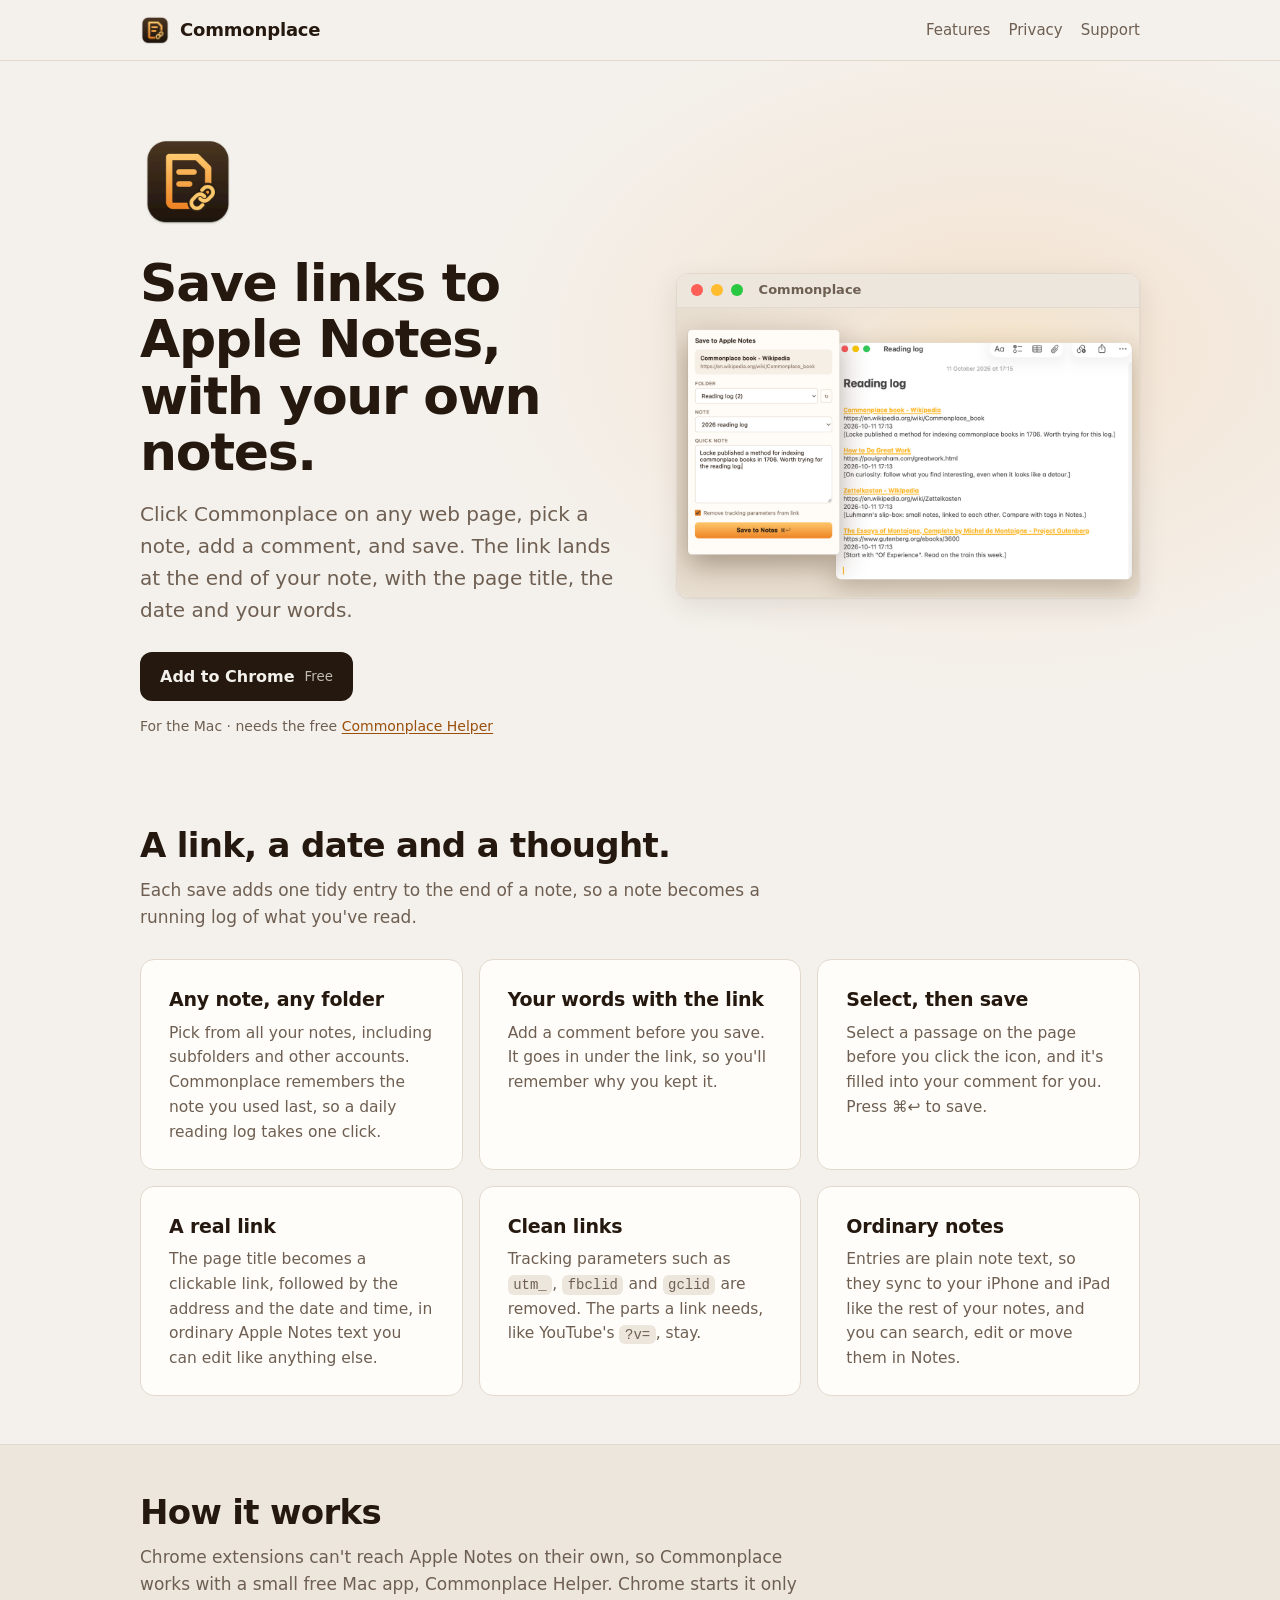
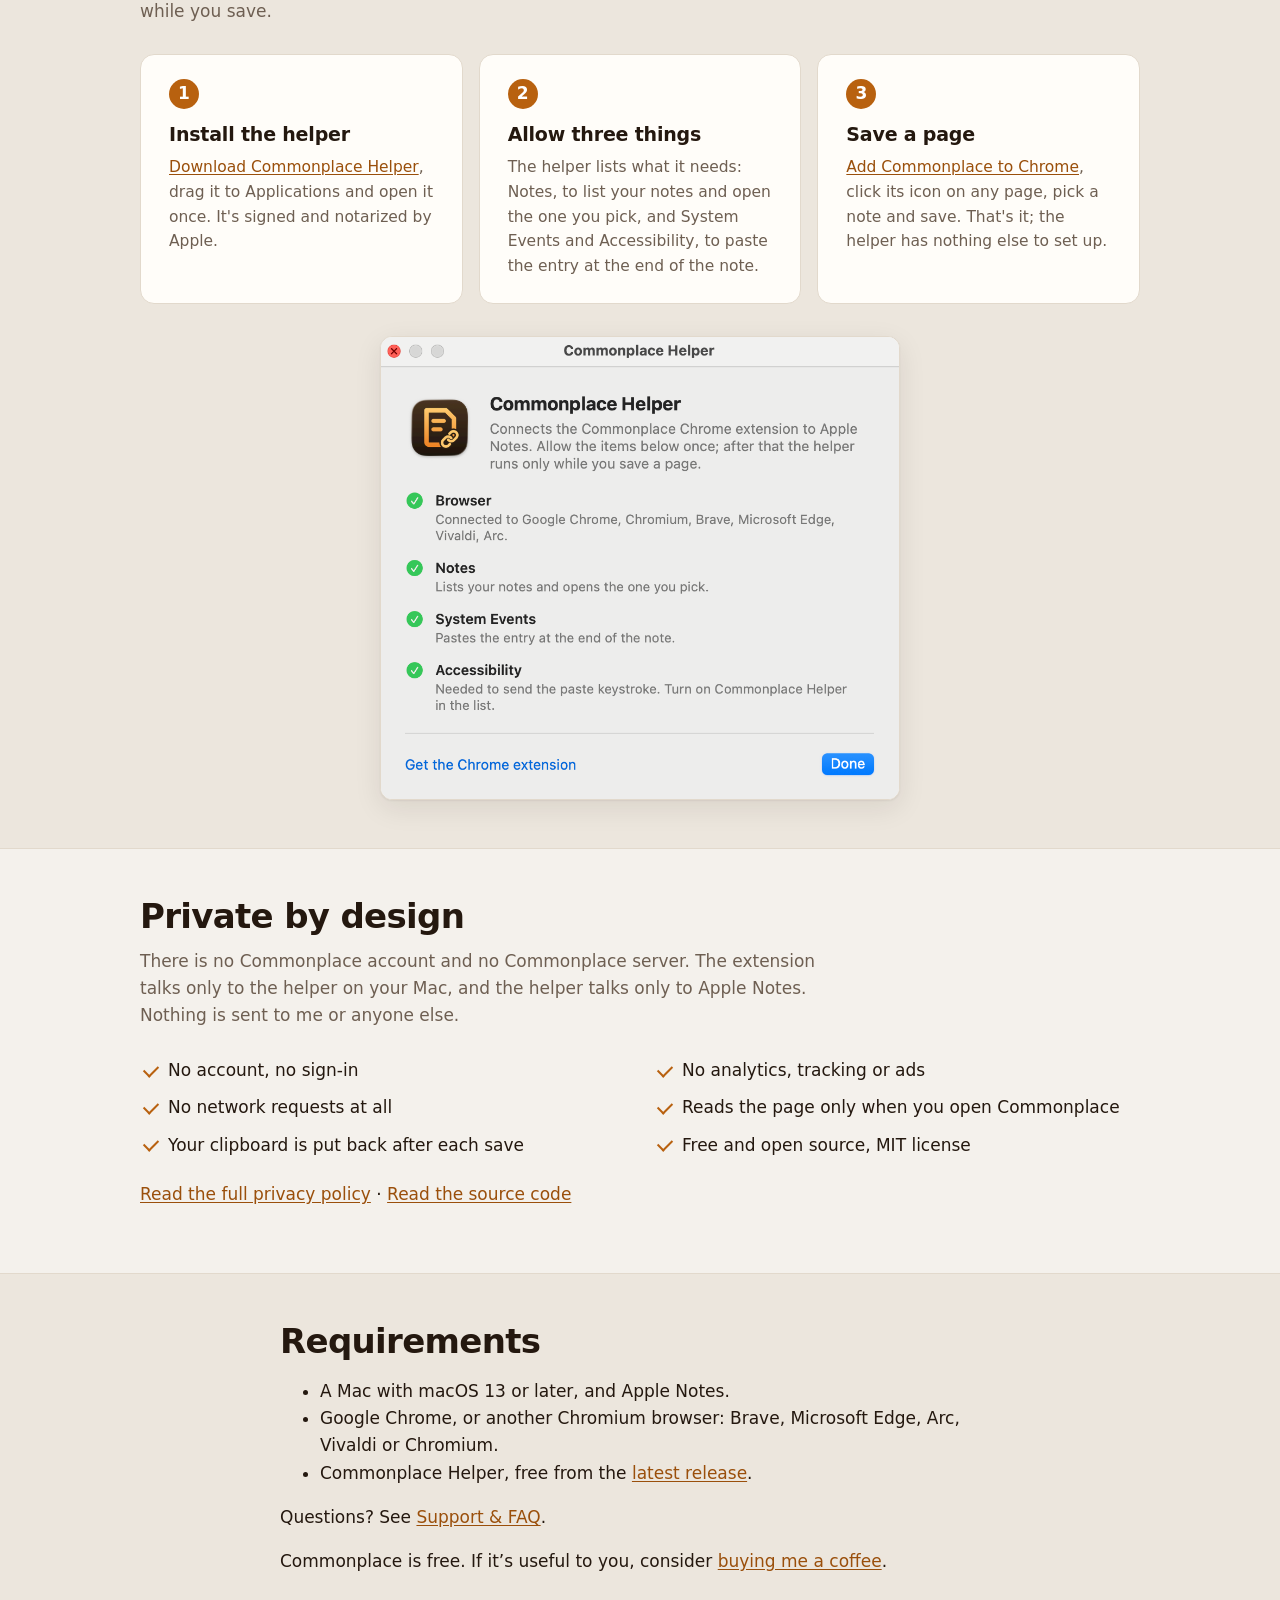
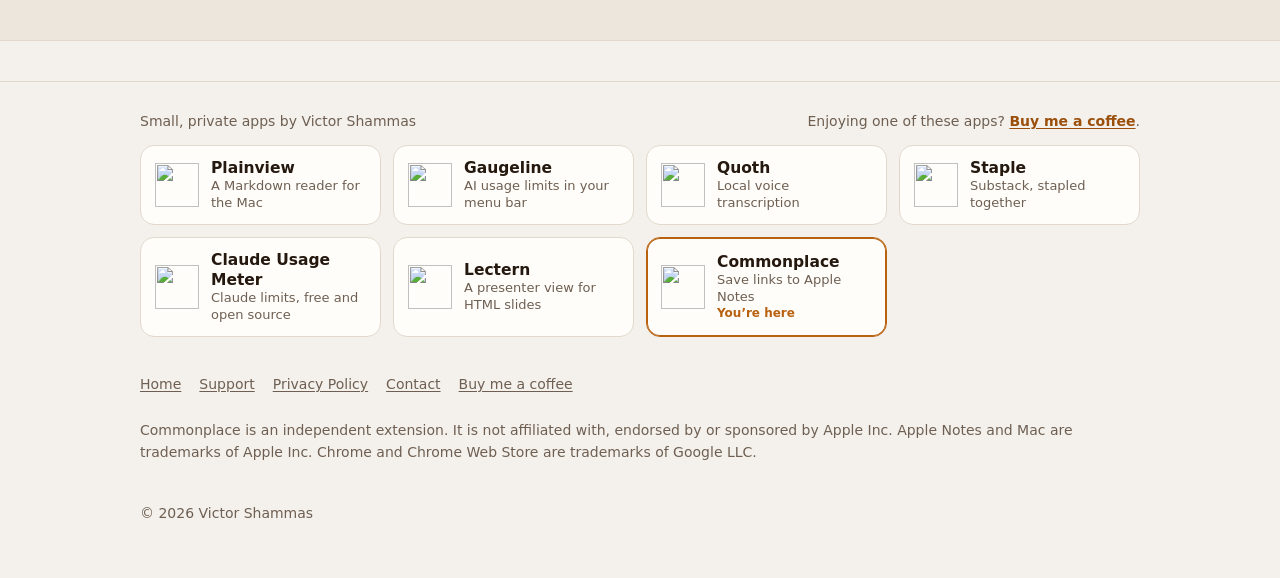
==== docs/index.html @ 75bd4959 "Link to the live Chrome Web Store listing Co-Authored-By: Claude Opus 5.5 <noreply@anthropic.com> Cl" ====
<!doctype html>
<html lang="en">
<head>
<meta charset="utf-8">
<meta name="viewport" content="width=device-width, initial-scale=1">
<title>Commonplace: save links to Apple Notes, with your own notes</title>
<meta name="description" content="Commonplace is a free, open-source Chrome extension for the Mac that saves the page you're on to Apple Notes: the link, the title, the date and your comment, added to the end of the note you pick. Nothing leaves your Mac.">
<meta name="color-scheme" content="light dark">
<meta property="og:title" content="Commonplace">
<meta property="og:description" content="Save links to Apple Notes, with your own notes. Free, open source and private by design.">
<meta property="og:image" content="https://victorshammas.com/commonplace/icon.png">
<link rel="icon" type="image/png" href="favicon.png">
<link rel="apple-touch-icon" href="apple-touch-icon.png">
<link rel="stylesheet" href="style.css">
</head>
<body>
<header class="site-header">
  <div class="wrap">
    <a class="brand" href="./"><img src="icon.png" alt="" width="30" height="30">Commonplace</a>
    <nav class="nav" aria-label="Main">
      <a href="#features" class="hide-sm">Features</a>
      <a href="#privacy" class="hide-sm">Privacy</a>
      <a href="support.html">Support</a>
    </nav>
  </div>
</header>

<main>
  <section class="hero">
    <div class="wrap">
      <div>
        <img class="hero-icon" src="icon.png" alt="Commonplace icon" width="96" height="96">
        <h1>Save links to Apple Notes, with your own notes.</h1>
        <p class="lede">Click Commonplace on any web page, pick a note, add a comment, and save. The link lands at the end of your note, with the page title, the date and your words.</p>
        <div class="cta-row">
          <a class="btn" href="https://chromewebstore.google.com/detail/commonplace/pckjhgfeeiebcdegmgnllooegobohcoc">Add to Chrome <small>Free</small></a>
          <span class="fineprint">For the Mac · needs the free <a href="#setup">Commonplace Helper</a></span>
        </div>
      </div>

      <figure class="shot">
        <div class="win-bar" aria-hidden="true"><i></i><i></i><i></i>Commonplace</div>
        <img src="images/hero.png" alt="The Commonplace popup, with a Wikipedia page's title, a folder and note picked and a comment typed in, in front of an Apple Notes note called Reading log that lists four saved links, each with its address, date and comment" width="1280" height="800">
      </figure>
    </div>
  </section>

  <section id="features">
    <div class="wrap">
      <h2>A link, a date and a thought.</h2>
      <p class="section-lede">Each save adds one tidy entry to the end of a note, so a note becomes a running log of what you've read.</p>
      <div class="grid">
        <div class="card"><h3>Any note, any folder</h3><p>Pick from all your notes, including subfolders and other accounts. Commonplace remembers the note you used last, so a daily reading log takes one click.</p></div>
        <div class="card"><h3>Your words with the link</h3><p>Add a comment before you save. It goes in under the link, so you'll remember why you kept it.</p></div>
        <div class="card"><h3>Select, then save</h3><p>Select a passage on the page before you click the icon, and it's filled into your comment for you. Press ⌘↩ to save.</p></div>
        <div class="card"><h3>A real link</h3><p>The page title becomes a clickable link, followed by the address and the date and time, in ordinary Apple Notes text you can edit like anything else.</p></div>
        <div class="card"><h3>Clean links</h3><p>Tracking parameters such as <code>utm_</code>, <code>fbclid</code> and <code>gclid</code> are removed. The parts a link needs, like YouTube's <code>?v=</code>, stay.</p></div>
        <div class="card"><h3>Ordinary notes</h3><p>Entries are plain note text, so they sync to your iPhone and iPad like the rest of your notes, and you can search, edit or move them in Notes.</p></div>
      </div>
    </div>
  </section>

  <section class="band" id="setup">
    <div class="wrap">
      <h2>How it works</h2>
      <p class="section-lede">Chrome extensions can't reach Apple Notes on their own, so Commonplace works with a small free Mac app, Commonplace Helper. Chrome starts it only while you save.</p>
      <div class="steps">
        <div class="card"><h3>Install the helper</h3><p><a href="https://github.com/victor-shammas/commonplace/releases/latest/download/CommonplaceHelper.dmg">Download Commonplace Helper</a>, drag it to Applications and open it once. It's signed and notarized by Apple.</p></div>
        <div class="card"><h3>Allow three things</h3><p>The helper lists what it needs: Notes, to list your notes and open the one you pick, and System Events and Accessibility, to paste the entry at the end of the note.</p></div>
        <div class="card"><h3>Save a page</h3><p><a href="https://chromewebstore.google.com/detail/commonplace/pckjhgfeeiebcdegmgnllooegobohcoc">Add Commonplace to Chrome</a>, click its icon on any page, pick a note and save. That's it; the helper has nothing else to set up.</p></div>
      </div>
      <figure class="shot shot-wide" style="max-width:520px">
        <img src="images/helper.png" alt="The Commonplace Helper window, with green checks next to Browser (connected to Google Chrome and other browsers), Notes, System Events and Accessibility" width="954" height="850" loading="lazy">
      </figure>
    </div>
  </section>

  <section id="privacy">
    <div class="wrap">
      <h2>Private by design</h2>
      <p class="section-lede">There is no Commonplace account and no Commonplace server. The extension talks only to the helper on your Mac, and the helper talks only to Apple Notes. Nothing is sent to me or anyone else.</p>
      <ul class="checks">
        <li>No account, no sign-in</li>
        <li>No analytics, tracking or ads</li>
        <li>No network requests at all</li>
        <li>Reads the page only when you open Commonplace</li>
        <li>Your clipboard is put back after each save</li>
        <li>Free and open source, MIT license</li>
      </ul>
      <p style="margin-top:22px"><a href="privacy.html">Read the full privacy policy</a> · <a href="https://github.com/victor-shammas/commonplace">Read the source code</a></p>
    </div>
  </section>

  <section class="band">
    <div class="wrap narrow">
      <h2>Requirements</h2>
      <ul>
        <li>A Mac with macOS 13 or later, and Apple Notes.</li>
        <li>Google Chrome, or another Chromium browser: Brave, Microsoft Edge, Arc, Vivaldi or Chromium.</li>
        <li>Commonplace Helper, free from the <a href="https://github.com/victor-shammas/commonplace/releases/latest">latest release</a>.</li>
      </ul>
      <p>Questions? See <a href="support.html">Support &amp; FAQ</a>.</p>
      <p>Commonplace is free. If it’s useful to you, consider <a href="https://buymeacoffee.com/victorshammas">buying me a coffee</a>.</p>
    </div>
  </section>
</main>

<section class="app-bar" aria-label="Apps by Victor Shammas">
  <div class="wrap">
    <div class="app-bar-head">
      <p class="app-bar-title"><a href="https://victorshammas.com/apps/">Small, private apps by Victor Shammas</a></p>
      <p class="app-bar-coffee">Enjoying one of these apps? <a href="https://buymeacoffee.com/victorshammas">Buy me a coffee</a>.</p>
    </div>
    <div class="app-tiles">
      <a class="app-tile" href="https://victorshammas.com/plainview/"><img src="https://victorshammas.com/plainview/icon.png" alt="" width="44" height="44"><span><strong>Plainview</strong><small>A Markdown reader for the Mac</small></span></a>
      <a class="app-tile" href="https://victorshammas.com/gaugeline/"><img src="https://victorshammas.com/gaugeline/icon.png" alt="" width="44" height="44"><span><strong>Gaugeline</strong><small>AI usage limits in your menu bar</small></span></a>
      <a class="app-tile" href="https://victorshammas.com/quoth/"><img src="https://victorshammas.com/quoth/icon.png" alt="" width="44" height="44"><span><strong>Quoth</strong><small>Local voice transcription</small></span></a>
      <a class="app-tile" href="https://victorshammas.com/staple/"><img src="https://victorshammas.com/staple/icon.png" alt="" width="44" height="44"><span><strong>Staple</strong><small>Substack, stapled together</small></span></a>
      <a class="app-tile" href="https://victorshammas.com/claude-usage-meter/"><img src="https://victorshammas.com/claude-usage-meter/icon.png" alt="" width="44" height="44"><span><strong>Claude Usage Meter</strong><small>Claude limits, free and open source</small></span></a>
      <a class="app-tile" href="https://victorshammas.com/lectern/"><img src="https://victorshammas.com/lectern/icon.png" alt="" width="44" height="44"><span><strong>Lectern</strong><small>A presenter view for HTML slides</small></span></a>
      <a class="app-tile current" aria-current="page" href="https://victorshammas.com/commonplace/"><img src="https://victorshammas.com/commonplace/icon.png" alt="" width="44" height="44"><span><strong>Commonplace</strong><small>Save links to Apple Notes</small><em>You’re here</em></span></a>
    </div>
  </div>
</section>

<footer>
  <div class="wrap">
    <nav aria-label="Footer"><a href="./">Home</a><a href="support.html">Support</a><a href="privacy.html">Privacy Policy</a><a href="mailto:contact+commonplace@victorshammas.com">Contact</a><a href="https://buymeacoffee.com/victorshammas">Buy me a coffee</a></nav>
    <p>Commonplace is an independent extension. It is not affiliated with, endorsed by or sponsored by Apple Inc. Apple Notes and Mac are trademarks of Apple Inc. Chrome and Chrome Web Store are trademarks of Google LLC.</p>
    <p>© 2026 Victor Shammas</p>
  </div>
</footer>
</body>
</html>
---- docs/style.css ----
/* Commonplace site: one stylesheet, no external fonts, scripts or trackers.
   Shared with Plainview, Gaugeline and Quoth (victorshammas.com); only the hero figure and the four-tile app bar differ. */
:root {
  /* Brand palette, matching the extension icon: espresso (#553E27 → #261B10), amber (#FFD27E → #F39C2F). Same as Gaugeline's. */
  --bg: #f4f1ec;
  --surface: #fffdf9;
  --surface-2: #ece6dd;
  --text: #24180f;
  --muted: #6e5f52;
  --line: #e2d9cc;
  --accent: #b8610f;
  --accent-ink: #ffffff;
  --link: #9a4f0b;
  --glow: rgba(238, 138, 37, .14);
  --ok: #3fa66b;
  --warn: #e8a33a;
  --bad: #e0563a;
  --track: #e7dfd3;
  --code-bg: #ede6dc;
  --shadow: 0 1px 2px rgba(36, 24, 15, .06), 0 8px 28px rgba(36, 24, 15, .09);
  --radius: 14px;
  color-scheme: light dark;
}
@media (prefers-color-scheme: dark) {
  :root {
    --bg: #1c140e;
    --surface: #2a1f16;
    --surface-2: #241a12;
    --text: #f6ebdd;
    --muted: #bca892;
    --line: #46321f;
    --accent: #ffb457;
    --accent-ink: #1c140e;
    --link: #ffc56a;
    --glow: rgba(255, 197, 106, .12);
    --track: #46321f;
    --code-bg: #33261b;
    --shadow: 0 1px 2px rgba(0, 0, 0, .35), 0 10px 30px rgba(0, 0, 0, .4);
  }
}

* { box-sizing: border-box; }
html { -webkit-text-size-adjust: 100%; }
body {
  margin: 0;
  background: var(--bg);
  color: var(--text);
  font: 17px/1.6 -apple-system, BlinkMacSystemFont, "SF Pro Text", "Segoe UI", system-ui, sans-serif;
  -webkit-font-smoothing: antialiased;
}
a { color: var(--link); text-underline-offset: 2px; }
a:hover { text-decoration-thickness: 2px; }
img { max-width: 100%; height: auto; }
code, kbd {
  font: .9em/1.4 ui-monospace, "SF Mono", Menlo, monospace;
  background: var(--code-bg);
  border-radius: 6px;
  padding: .12em .4em;
  overflow-wrap: anywhere;
}
pre {
  background: var(--code-bg);
  border-radius: 10px;
  padding: 14px 16px;
  overflow-x: auto;
  font: 14px/1.5 ui-monospace, "SF Mono", Menlo, monospace;
}
pre code { background: none; padding: 0; }

.wrap { max-width: 1040px; margin: 0 auto; padding: 0 20px; }
.narrow { max-width: 760px; }

/* Header */
.site-header { border-bottom: 1px solid var(--line); background: color-mix(in srgb, var(--bg) 88%, transparent); position: sticky; top: 0; backdrop-filter: saturate(160%) blur(12px); -webkit-backdrop-filter: saturate(160%) blur(12px); z-index: 10; }
.site-header .wrap { display: flex; align-items: center; justify-content: space-between; gap: 16px; height: 60px; }
.brand { display: flex; align-items: center; gap: 10px; font-weight: 700; font-size: 18px; color: var(--text); text-decoration: none; letter-spacing: -.01em; }
.brand img { width: 30px; height: 30px; }
.nav { display: flex; gap: 18px; font-size: 15px; }
.nav a { color: var(--muted); text-decoration: none; }
.nav a:hover, .nav a[aria-current="page"] { color: var(--text); }

/* Hero */
.hero { padding: 72px 0 40px; background: radial-gradient(60% 70% at 78% 40%, var(--glow), transparent 70%); }
.hero .wrap { display: grid; grid-template-columns: 1.05fr 1fr; gap: 48px; align-items: center; }
.hero-icon { width: 96px; height: 96px; margin-bottom: 18px; }
h1 { font-size: clamp(34px, 5vw, 52px); line-height: 1.08; letter-spacing: -.025em; margin: 0 0 18px; }
.lede { font-size: 20px; color: var(--muted); margin: 0 0 26px; max-width: 34em; }
.cta-row { display: flex; flex-wrap: wrap; align-items: center; gap: 14px 18px; }
.btn {
  display: inline-flex; align-items: center; gap: 10px;
  background: var(--text); color: var(--bg);
  padding: 12px 20px; border-radius: 12px;
  font-weight: 600; text-decoration: none; font-size: 16px;
}
.btn:hover { opacity: .9; }
.btn small { font-weight: 500; opacity: .75; }
.fineprint { color: var(--muted); font-size: 14px; }

/* Screenshot frame: a real 1280×800 screenshot in a plain window. */
.shot { margin: 0; background: var(--surface); border: 1px solid var(--line); border-radius: 12px; box-shadow: var(--shadow); overflow: hidden; }
.win-bar { display: flex; align-items: center; gap: 8px; height: 34px; padding: 0 14px; border-bottom: 1px solid var(--line); background: var(--surface-2); font-size: 13px; font-weight: 600; color: var(--muted); }
.win-bar i { width: 12px; height: 12px; border-radius: 50%; background: #ff5f57; }
.win-bar i:nth-child(2) { background: #febc2e; } .win-bar i:nth-child(3) { background: #28c840; margin-right: 8px; }
.shot img { display: block; width: 100%; height: auto; }
.shot-wide { max-width: 880px; margin: 32px auto 0; }

/* Sections */
section { padding: 48px 0; }
h2 { font-size: clamp(26px, 3.4vw, 34px); letter-spacing: -.02em; line-height: 1.15; margin: 0 0 12px; }
h3 { font-size: 19px; margin: 0 0 6px; letter-spacing: -.01em; }
.section-lede { color: var(--muted); margin: 0 0 28px; max-width: 40em; }
.grid { display: grid; grid-template-columns: repeat(3, 1fr); gap: 16px; }
.card { background: var(--surface); border: 1px solid var(--line); border-radius: var(--radius); padding: 24px 28px; }
.card p { margin: 0; color: var(--muted); font-size: 15.5px; }
.steps { counter-reset: s; display: grid; grid-template-columns: repeat(3, 1fr); gap: 16px; }
.steps .card::before { counter-increment: s; content: counter(s); display: inline-grid; place-items: center; width: 30px; height: 30px; border-radius: 50%; background: var(--accent); color: var(--accent-ink); font-weight: 700; margin-bottom: 10px; }
.band { background: var(--surface-2); border-block: 1px solid var(--line); }
.checks { list-style: none; padding: 0; margin: 0; display: grid; grid-template-columns: 1fr 1fr; gap: 10px 28px; }
.checks li { padding-left: 28px; position: relative; }
.checks li::before { content: ""; position: absolute; left: 4px; top: .45em; width: 12px; height: 7px; border-left: 2.5px solid var(--accent); border-bottom: 2.5px solid var(--accent); transform: rotate(-45deg); }

/* Docs pages */
.doc { padding: 48px 0 24px; }
.doc h1 { font-size: clamp(30px, 4.4vw, 42px); }
.doc h2 { font-size: 24px; margin-top: 40px; }
.doc h3 { margin-top: 26px; }
.doc p, .doc li { color: var(--text); }
.doc .meta-line { color: var(--muted); margin-top: -6px; }
.tldr { background: var(--surface); border: 1px solid var(--line); border-left: 4px solid var(--accent); border-radius: 10px; padding: 18px 28px; margin: 24px 0; }
.tldr ul { margin: 8px 0 0; padding-left: 20px; }
table { width: 100%; border-collapse: collapse; margin: 16px 0; font-size: 15.5px; display: block; overflow-x: auto; }
th, td { text-align: left; vertical-align: top; padding: 10px 12px; border-bottom: 1px solid var(--line); }
th { color: var(--muted); font-weight: 600; font-size: 14px; }
details { background: var(--surface); border: 1px solid var(--line); border-radius: 12px; padding: 6px 28px; margin: 12px 0; }
details[open] { padding-bottom: 18px; }
summary { cursor: pointer; font-weight: 600; padding: 14px 0; list-style-position: inside; }
summary::-webkit-details-marker { margin-right: 6px; }
details > :not(summary) { margin-left: 0; margin-right: 0; }
summary::marker { color: var(--muted); }
.toc { display: flex; flex-wrap: wrap; gap: 8px; margin: 18px 0 8px; padding: 0; list-style: none; }
.toc a { display: inline-block; padding: 6px 12px; border: 1px solid var(--line); border-radius: 999px; text-decoration: none; color: var(--text); font-size: 14.5px; background: var(--surface); }

/* Footer */
footer { border-top: 1px solid var(--line); margin-top: 40px; padding: 28px 0 40px; color: var(--muted); font-size: 14px; }
footer .wrap { display: grid; gap: 10px; }
footer nav { display: flex; flex-wrap: wrap; gap: 18px; }
footer a { color: var(--muted); }

@media (max-width: 820px) {
  details, .card, .tldr { padding-left: 20px; padding-right: 20px; }
  .hero { padding-top: 40px; }
  .hero .wrap, .grid, .steps { grid-template-columns: 1fr; }
  .hero .wrap { gap: 32px; }
  .checks { grid-template-columns: 1fr; }
  .nav { gap: 14px; }
}
@media (max-width: 600px) {
  .stack thead { display: none; }
  .stack, .stack tbody, .stack tr, .stack td { display: block; width: 100%; }
  .stack tr { border-bottom: 1px solid var(--line); padding: 8px 0; }
  .stack td { border: 0; padding: 4px 0; }
  .stack td:first-child { font-weight: 600; }
  .stack td:not(:first-child)::before { content: attr(data-label) ": "; color: var(--muted); font-weight: 600; }
}
@media (max-width: 420px) {
  .nav a.hide-sm { display: none; }
  body { font-size: 16px; }
  .lede { font-size: 18px; }
}

/* App bar: the family of apps, shared by every site (Plainview, Gaugeline, Quoth, Staple, Claude Usage Meter, Lectern, Commonplace). */
.app-bar { border-top: 1px solid var(--line); margin-top: 40px; padding: 28px 0 8px; }
.app-bar + footer { margin-top: 0; border-top: 0; }
.app-bar-title { color: var(--muted); font-size: 14px; margin: 0 0 12px; }
.app-bar-head { display: flex; flex-wrap: wrap; justify-content: space-between; align-items: baseline; gap: 4px 18px; margin: 0 0 12px; }
.app-bar-head p { margin: 0; color: var(--muted); font-size: 14px; }
.app-bar-title a { color: inherit; text-decoration: none; }
.app-bar-title a:hover { color: var(--text); text-decoration: underline; }
.app-bar-coffee a { color: var(--link); font-weight: 600; }
.app-tiles { display: grid; grid-template-columns: repeat(4, 1fr); gap: 12px; }
.app-tile { display: flex; align-items: center; gap: 12px; padding: 12px 14px; border: 1px solid var(--line); border-radius: var(--radius); background: var(--surface); color: var(--text); text-decoration: none; }
.app-tile:hover { border-color: var(--accent); }
.app-tile img { width: 44px; height: 44px; flex: none; }
.app-tile span { display: grid; line-height: 1.3; }
.app-tile strong { font-size: 15.5px; }
.app-tile small { color: var(--muted); font-size: 13px; }
.app-tile em { color: var(--accent); font-size: 12px; font-style: normal; font-weight: 600; }
.app-tile.current { box-shadow: inset 0 0 0 1px var(--accent); border-color: var(--accent); }
/* Seven apps: four across, then three; icon beside the text. */
@media (max-width: 1000px) { .app-tiles { grid-template-columns: repeat(3, 1fr); } }
@media (max-width: 760px) { .app-tiles { grid-template-columns: 1fr 1fr; } }
@media (max-width: 560px) { .app-tiles { grid-template-columns: 1fr; } }
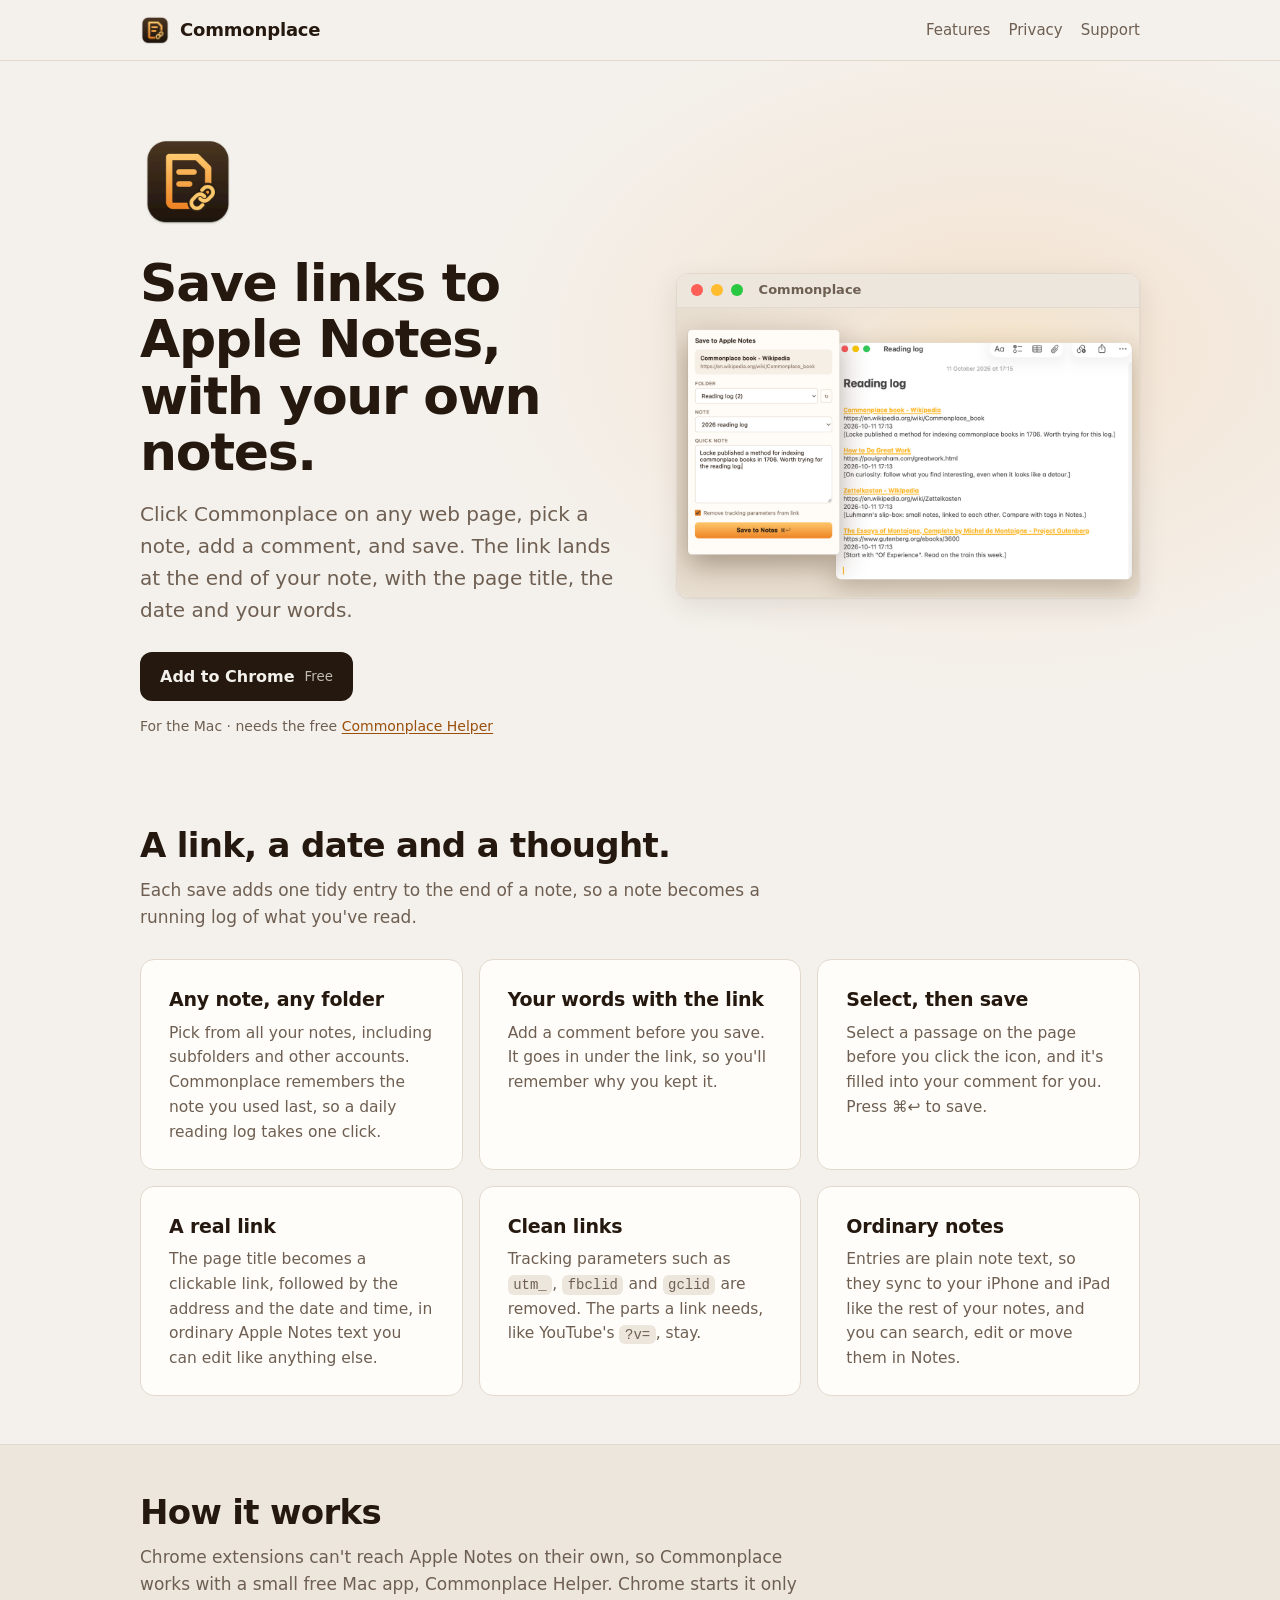
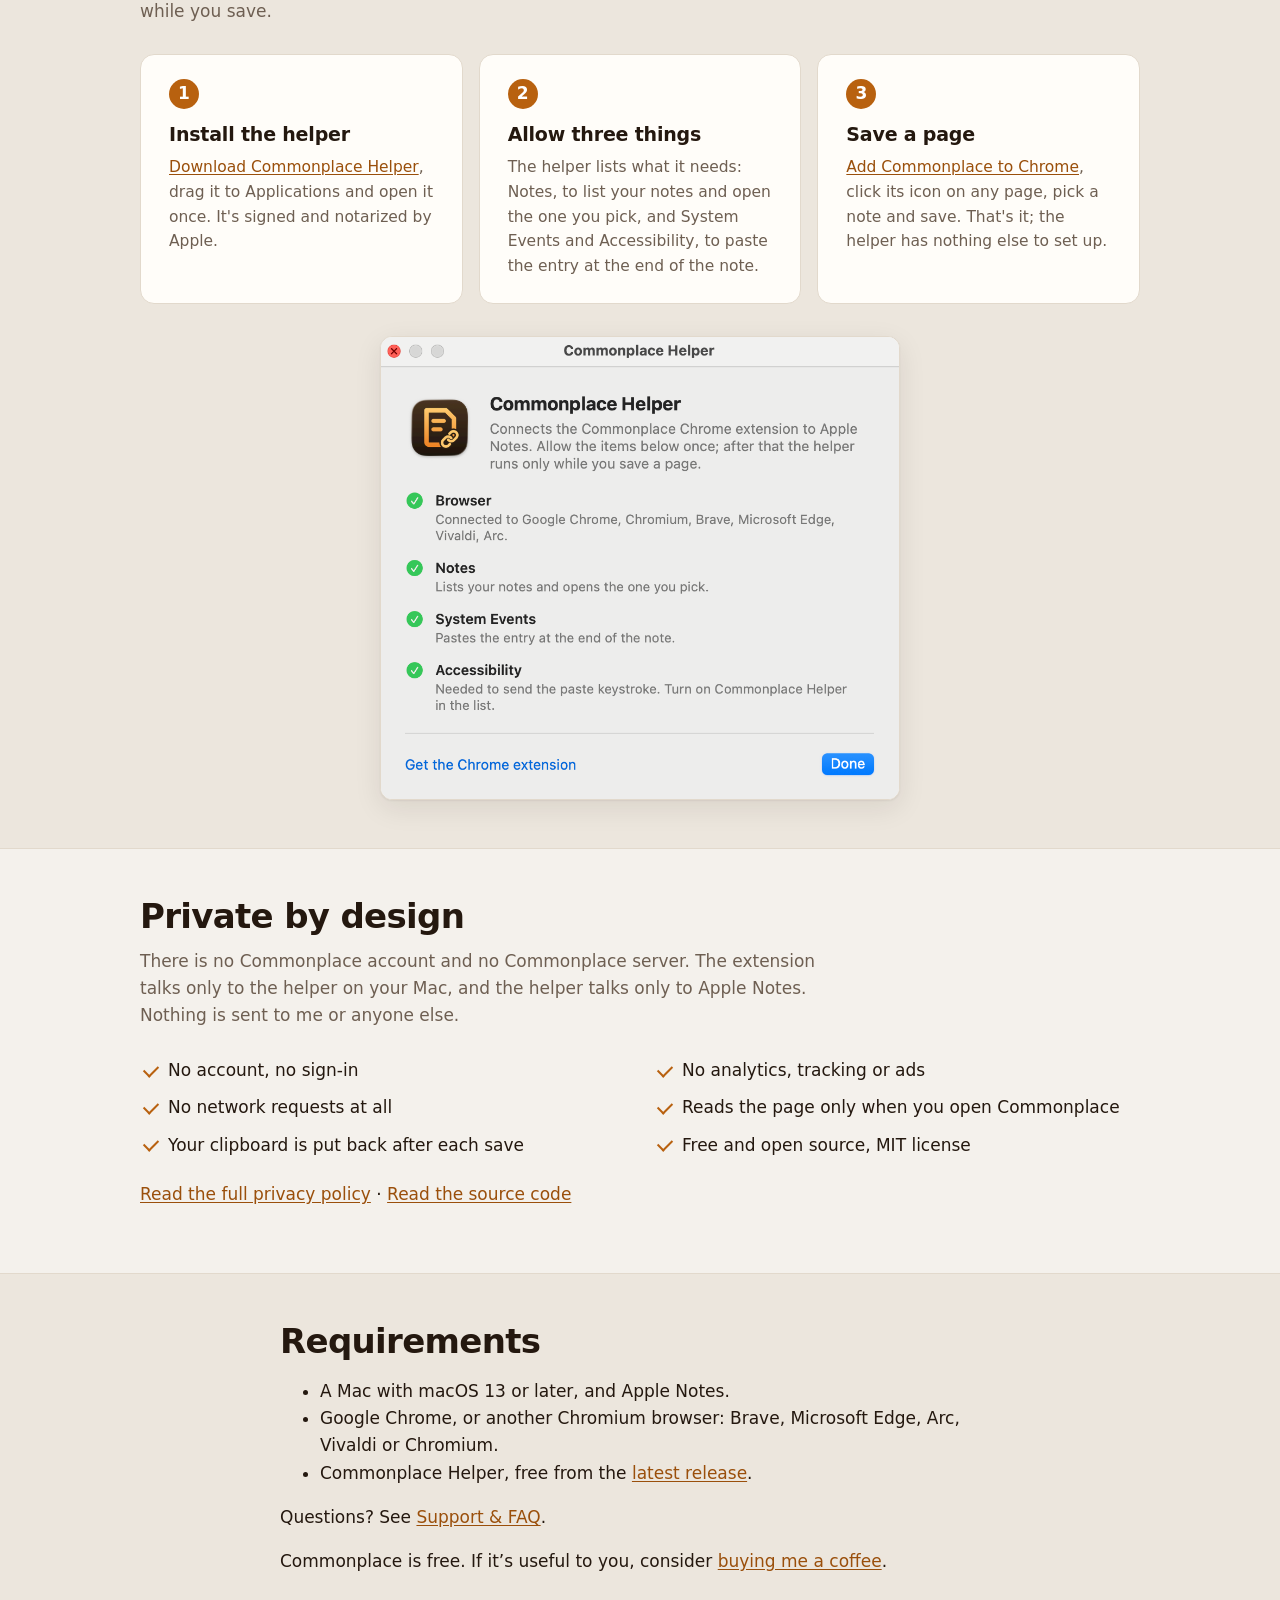
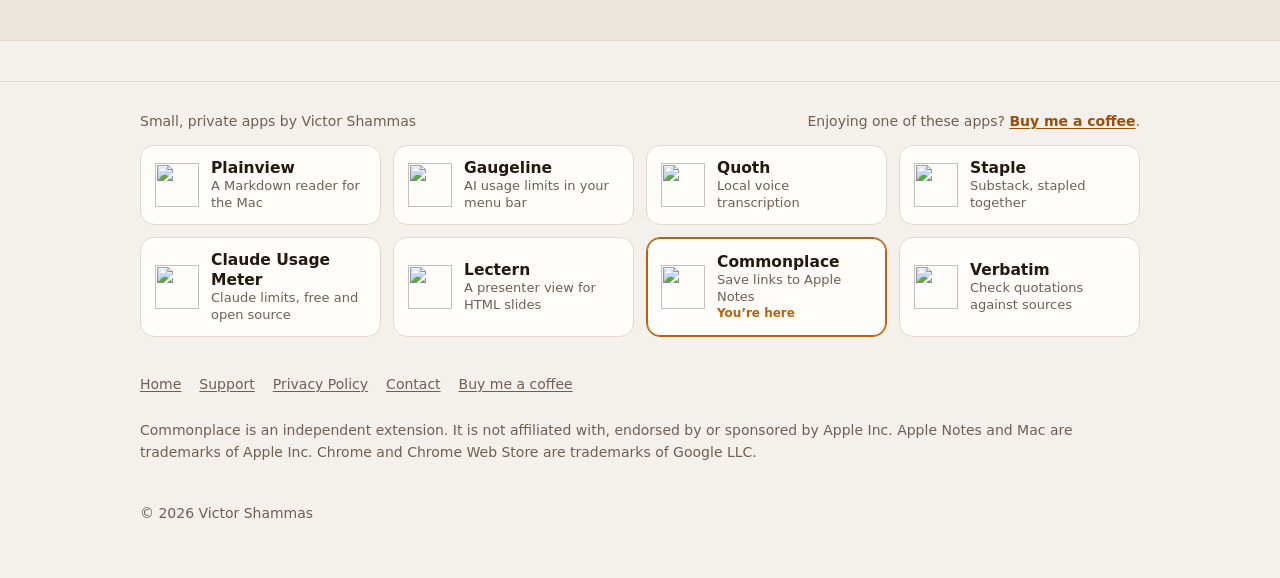
==== commit 9e1c0f54: "App bar: add Verbatim Co-Authored-By: Claude Opus 5.5 <noreply@anthropic.com> Claude-Session: https:" ====
--- a/docs/index.html
+++ b/docs/index.html
@@ -119,6 +119,7 @@
       <a class="app-tile" href="https://victorshammas.com/claude-usage-meter/"><img src="https://victorshammas.com/claude-usage-meter/icon.png" alt="" width="44" height="44"><span><strong>Claude Usage Meter</strong><small>Claude limits, free and open source</small></span></a>
       <a class="app-tile" href="https://victorshammas.com/lectern/"><img src="https://victorshammas.com/lectern/icon.png" alt="" width="44" height="44"><span><strong>Lectern</strong><small>A presenter view for HTML slides</small></span></a>
       <a class="app-tile current" aria-current="page" href="https://victorshammas.com/commonplace/"><img src="https://victorshammas.com/commonplace/icon.png" alt="" width="44" height="44"><span><strong>Commonplace</strong><small>Save links to Apple Notes</small><em>You’re here</em></span></a>
+      <a class="app-tile" href="https://victorshammas.com/verbatim/"><img src="https://victorshammas.com/verbatim/icon.png" alt="" width="44" height="44"><span><strong>Verbatim</strong><small>Check quotations against sources</small></span></a>
     </div>
   </div>
 </section>
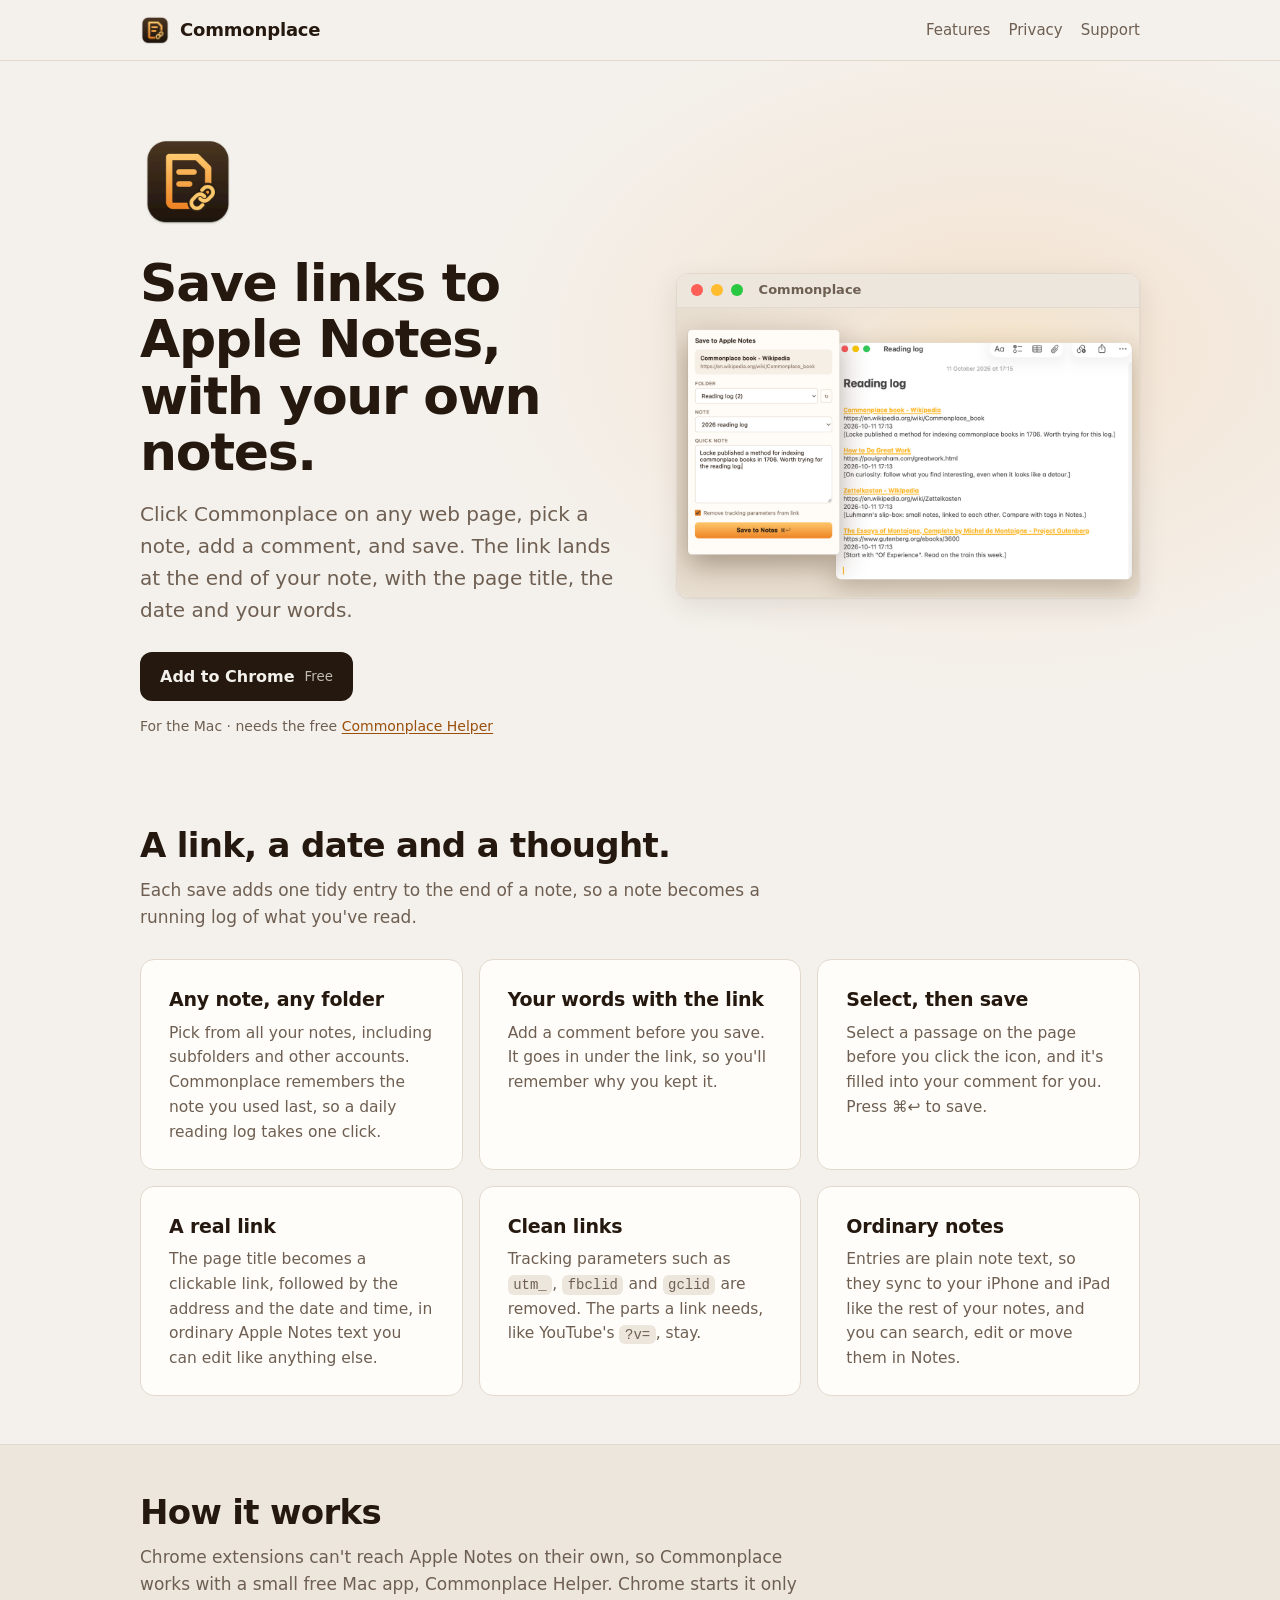
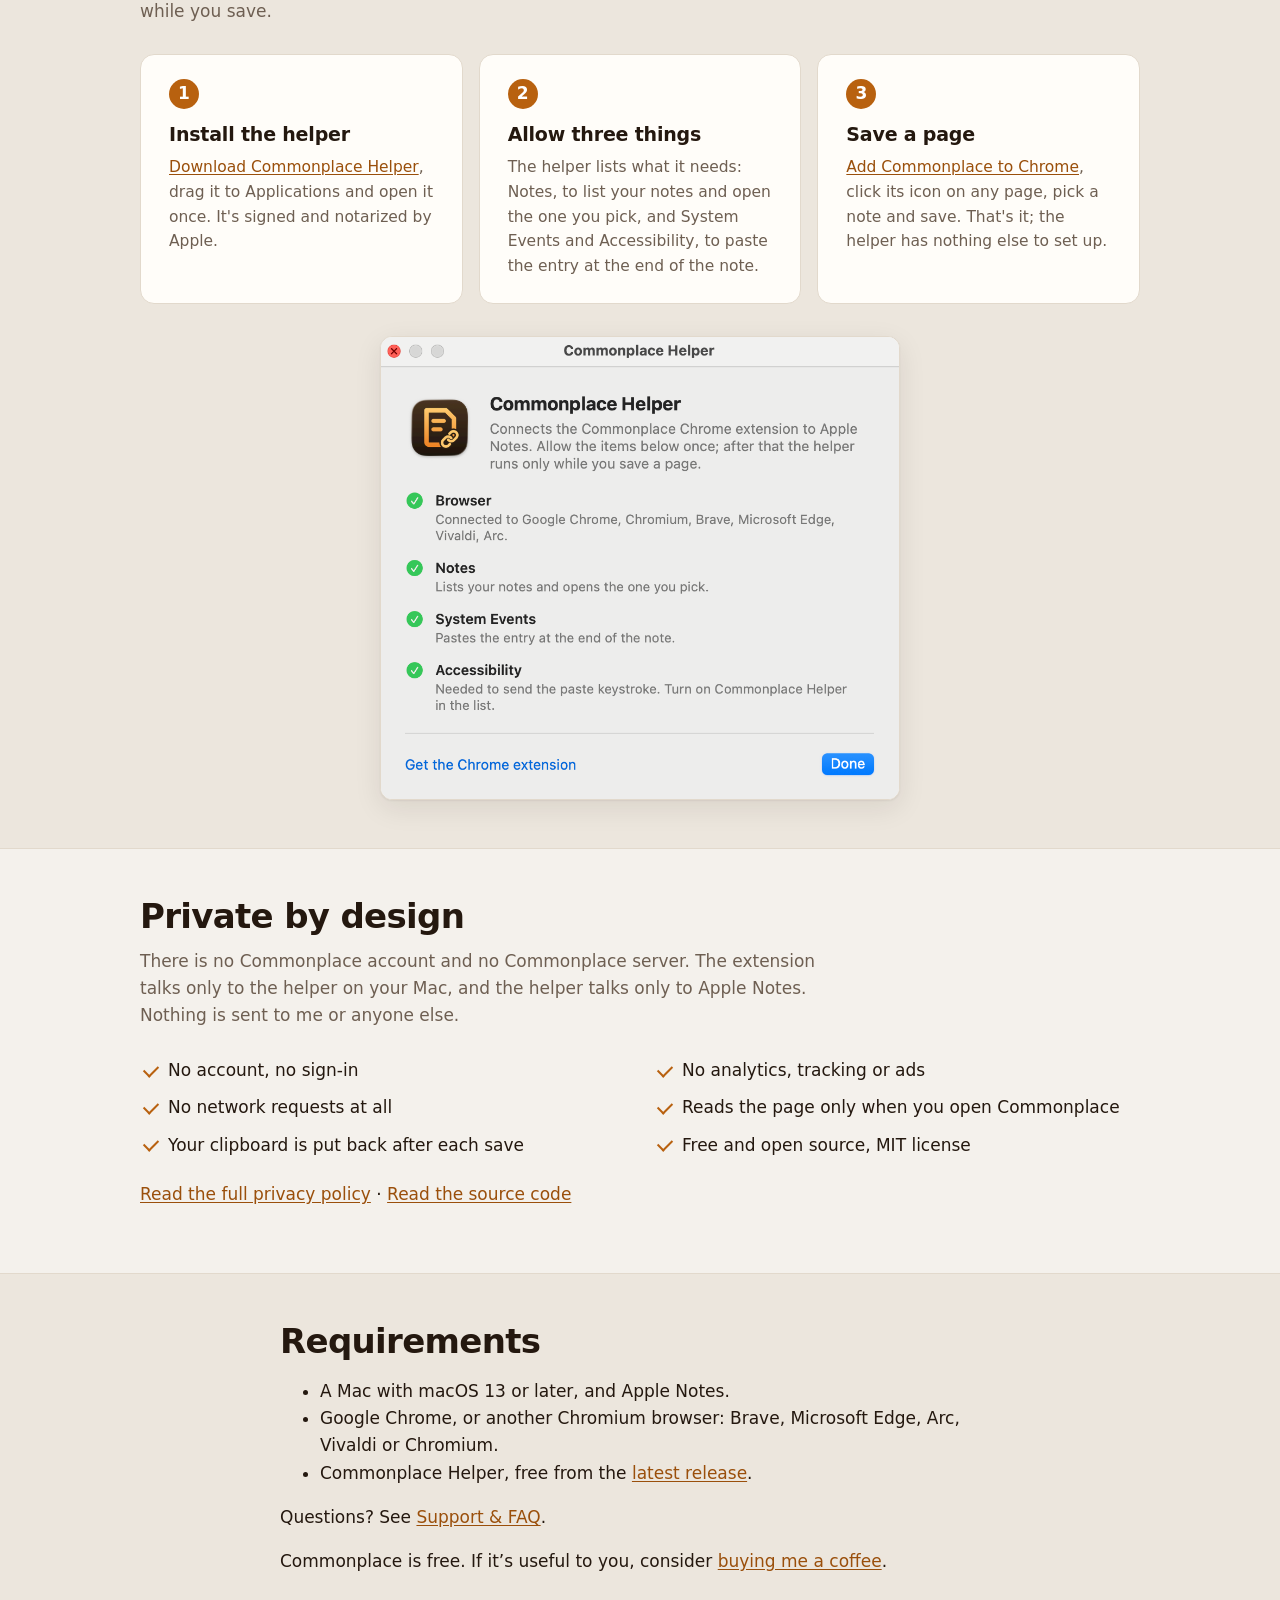
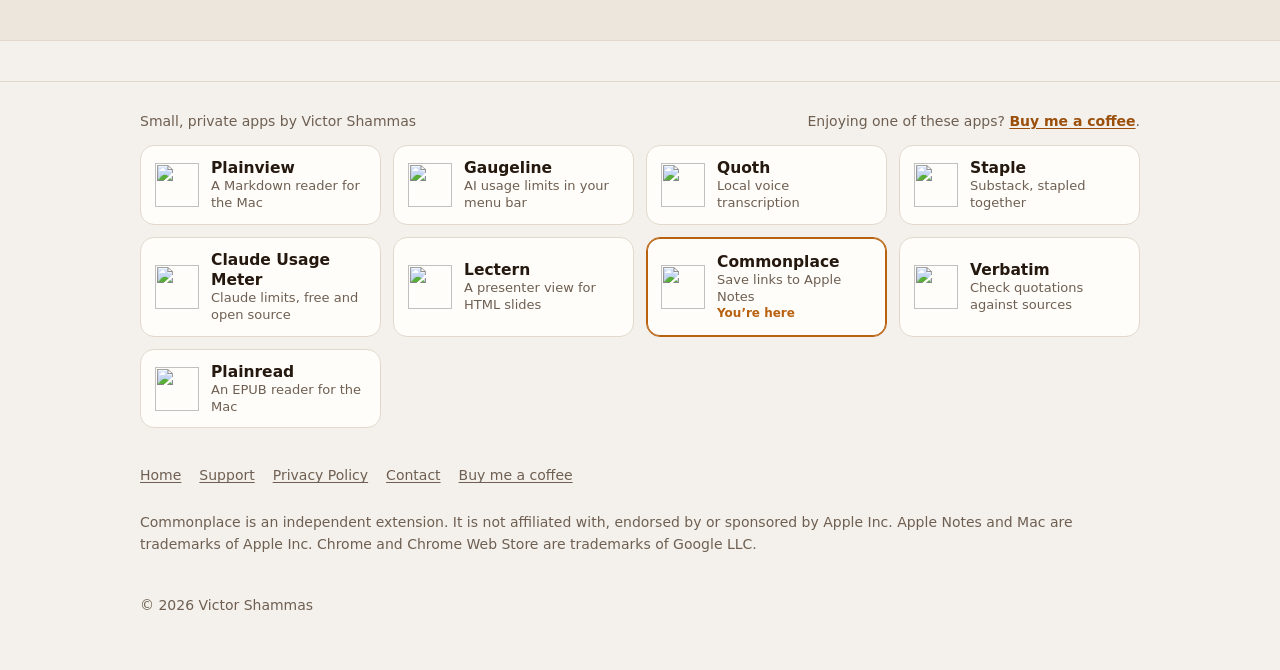
==== commit de1c2bfd: "App bar: add Plainread Plainread, an EPUB reader for the Mac (coming soon), joins the row of apps at" ====
--- a/docs/index.html
+++ b/docs/index.html
@@ -120,6 +120,7 @@
       <a class="app-tile" href="https://victorshammas.com/lectern/"><img src="https://victorshammas.com/lectern/icon.png" alt="" width="44" height="44"><span><strong>Lectern</strong><small>A presenter view for HTML slides</small></span></a>
       <a class="app-tile current" aria-current="page" href="https://victorshammas.com/commonplace/"><img src="https://victorshammas.com/commonplace/icon.png" alt="" width="44" height="44"><span><strong>Commonplace</strong><small>Save links to Apple Notes</small><em>You’re here</em></span></a>
       <a class="app-tile" href="https://victorshammas.com/verbatim/"><img src="https://victorshammas.com/verbatim/icon.png" alt="" width="44" height="44"><span><strong>Verbatim</strong><small>Check quotations against sources</small></span></a>
+      <a class="app-tile" href="https://victorshammas.com/plainread/"><img src="https://victorshammas.com/plainread/icon.png" alt="" width="44" height="44"><span><strong>Plainread</strong><small>An EPUB reader for the Mac</small></span></a>
     </div>
   </div>
 </section>
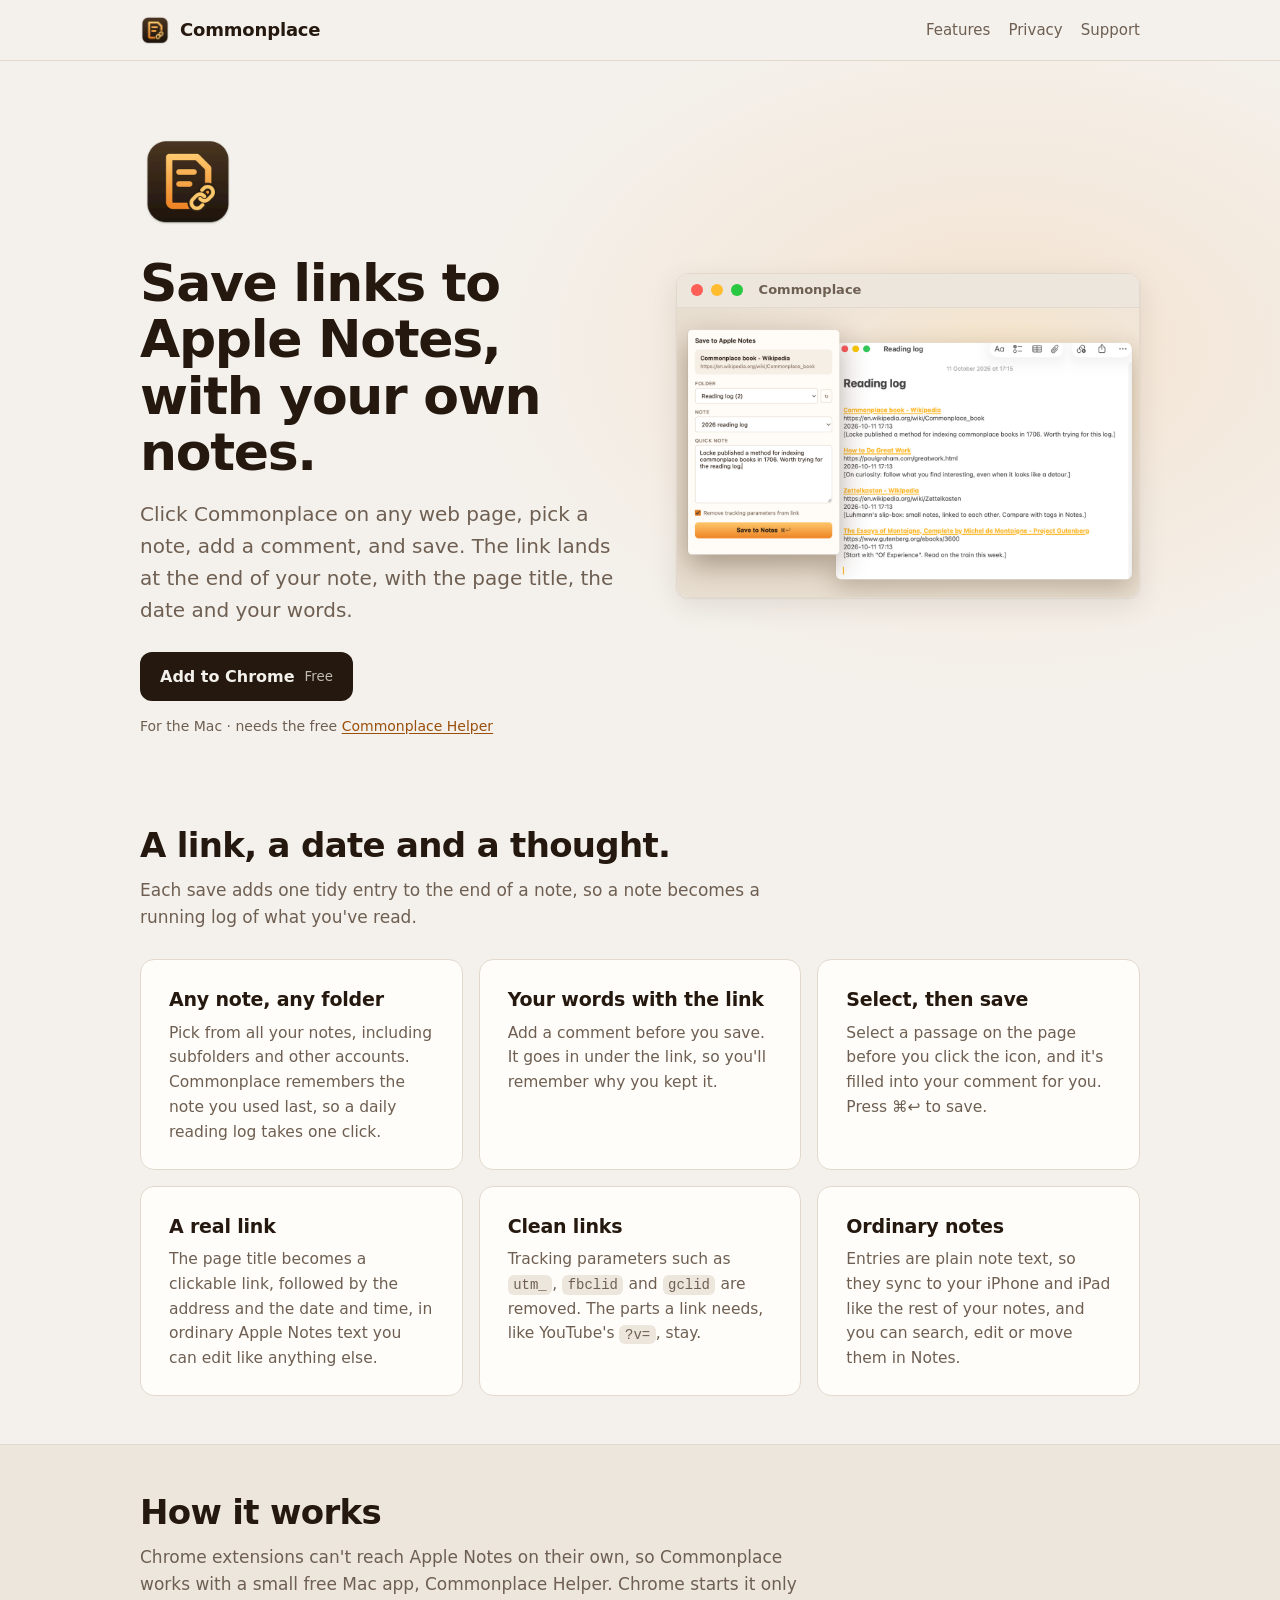
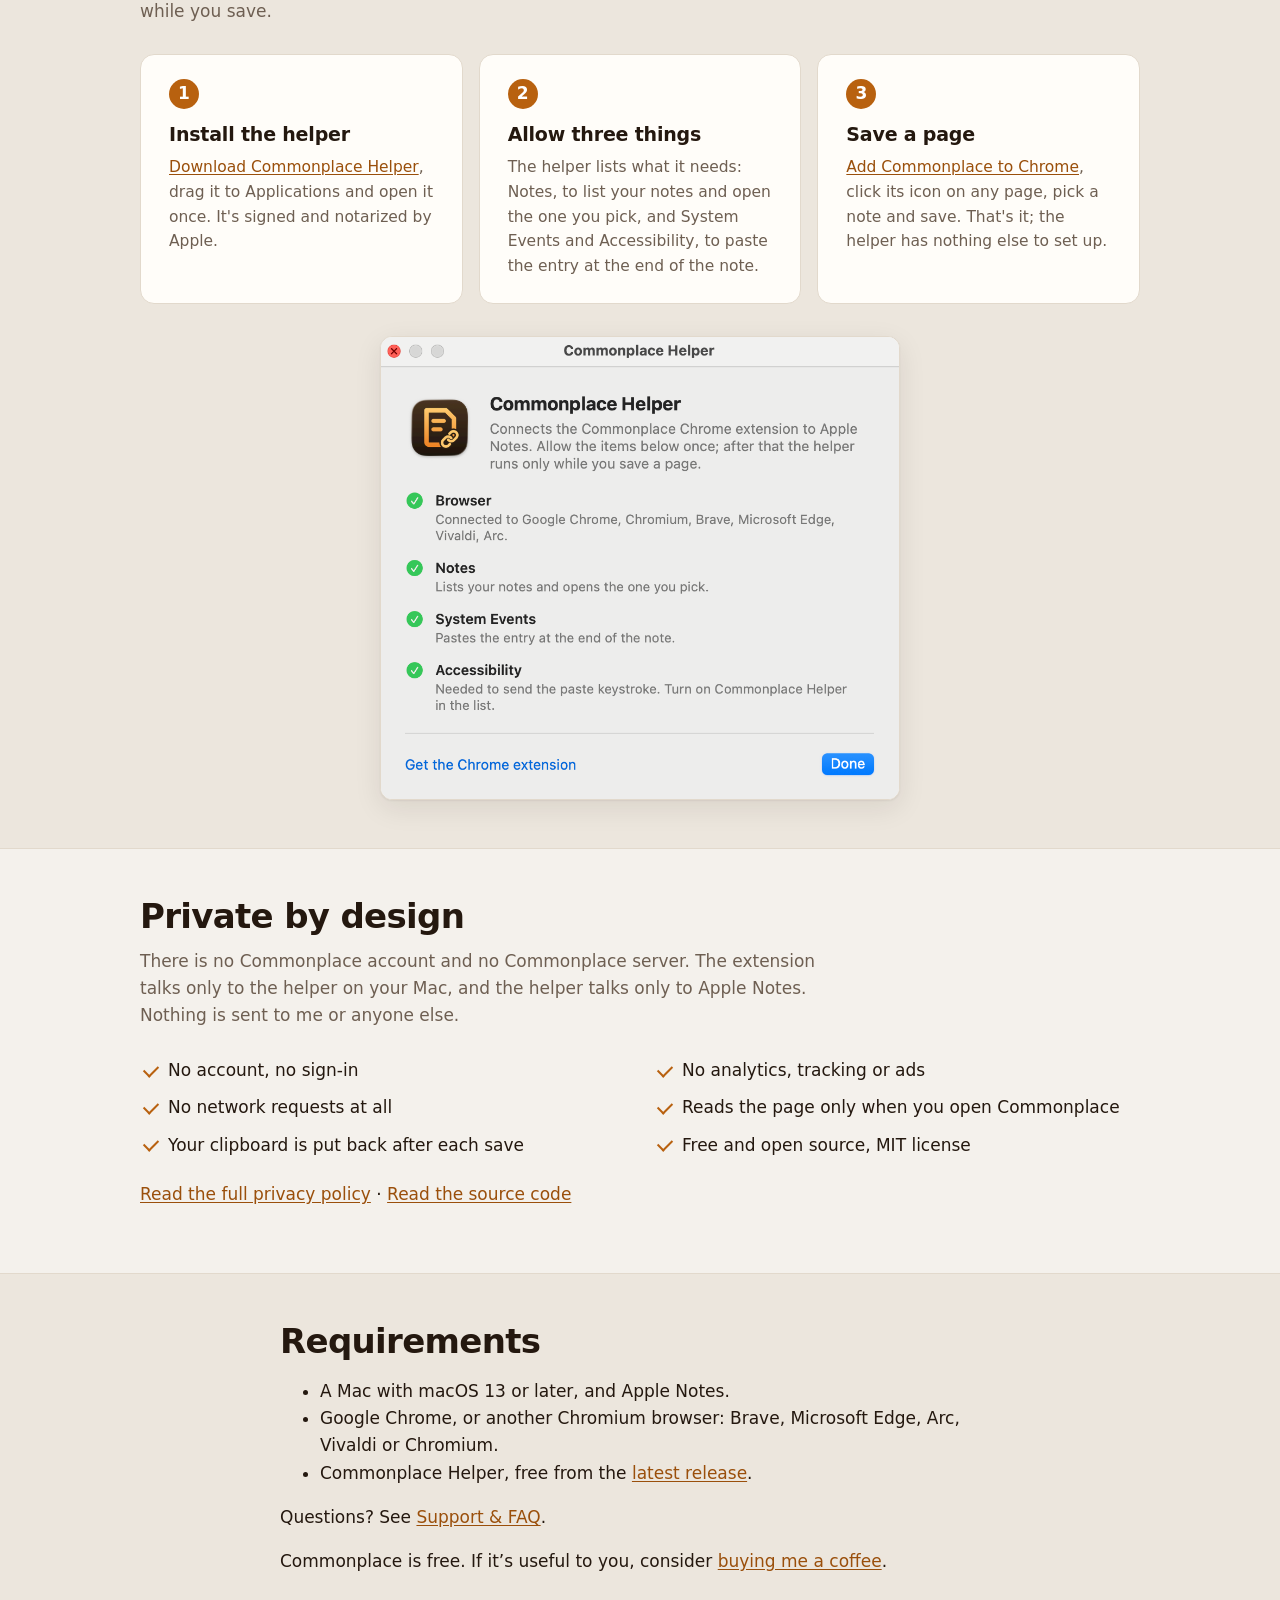
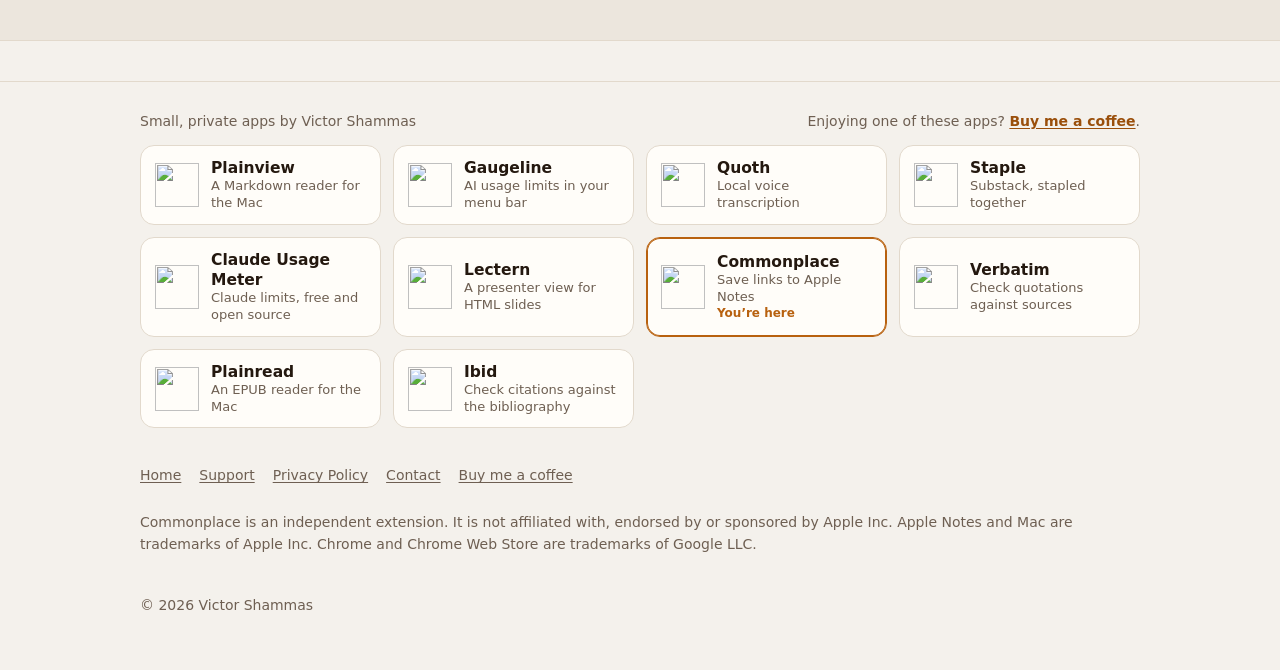
==== commit 85d8c7cc: "App bar: add Ibid Co-Authored-By: Claude Opus 5.5 <noreply@anthropic.com>" ====
--- a/docs/index.html
+++ b/docs/index.html
@@ -121,6 +121,7 @@
       <a class="app-tile current" aria-current="page" href="https://victorshammas.com/commonplace/"><img src="https://victorshammas.com/commonplace/icon.png" alt="" width="44" height="44"><span><strong>Commonplace</strong><small>Save links to Apple Notes</small><em>You’re here</em></span></a>
       <a class="app-tile" href="https://victorshammas.com/verbatim/"><img src="https://victorshammas.com/verbatim/icon.png" alt="" width="44" height="44"><span><strong>Verbatim</strong><small>Check quotations against sources</small></span></a>
       <a class="app-tile" href="https://victorshammas.com/plainread/"><img src="https://victorshammas.com/plainread/icon.png" alt="" width="44" height="44"><span><strong>Plainread</strong><small>An EPUB reader for the Mac</small></span></a>
+      <a class="app-tile" href="https://victorshammas.com/ibid/"><img src="https://victorshammas.com/ibid/icon.png" alt="" width="44" height="44"><span><strong>Ibid</strong><small>Check citations against the bibliography</small></span></a>
     </div>
   </div>
 </section>
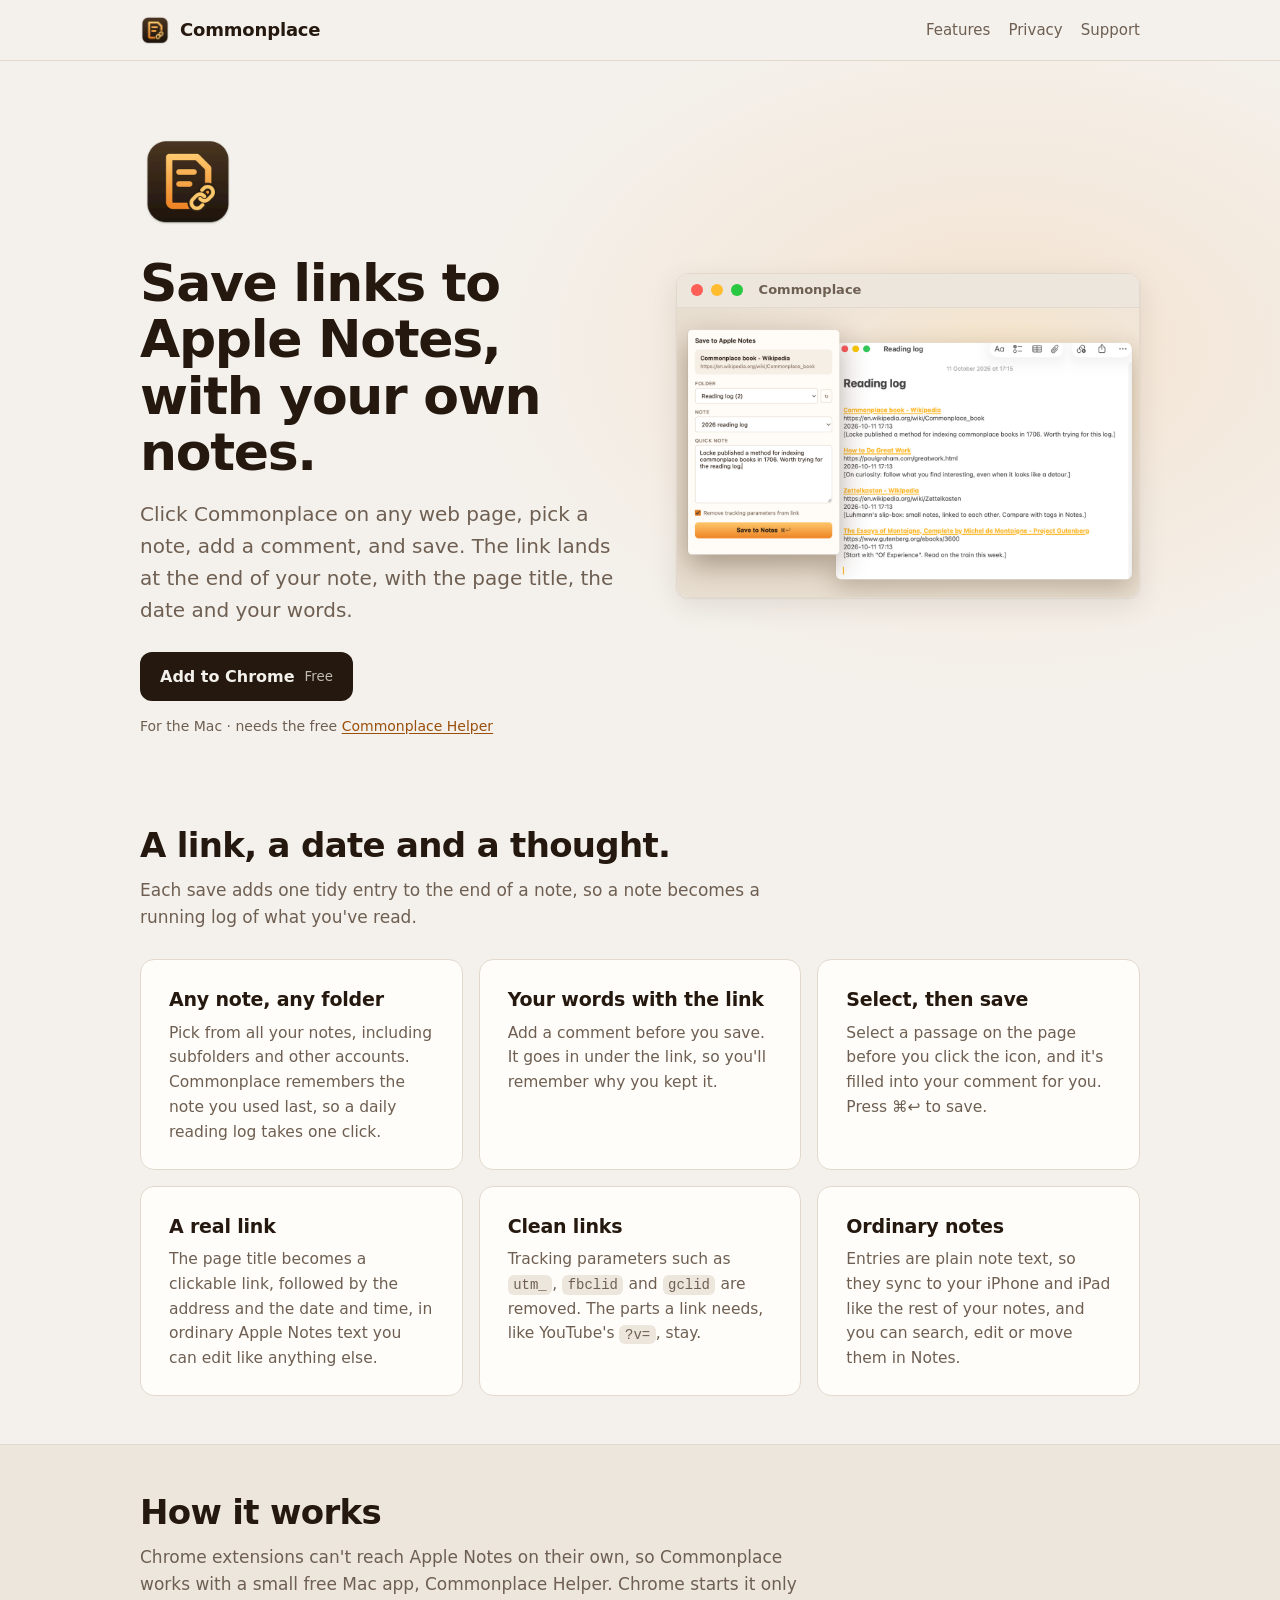
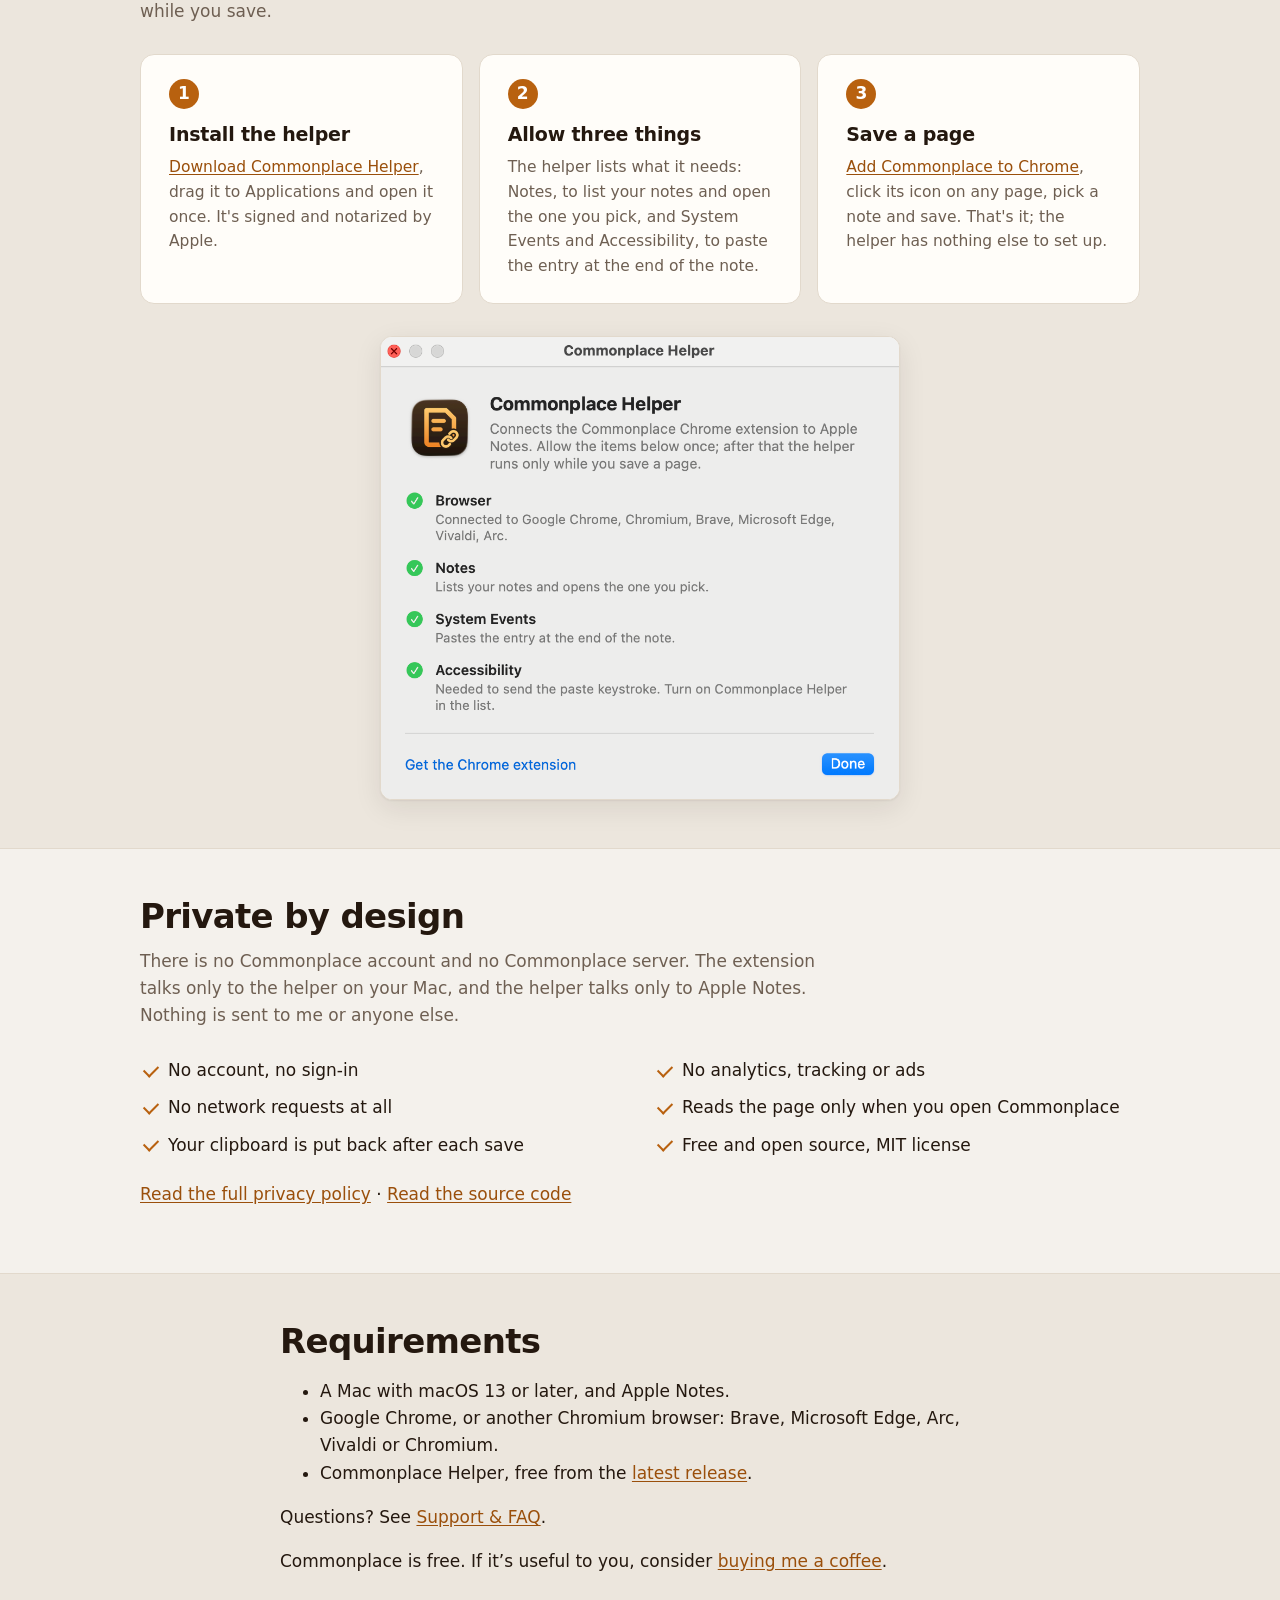
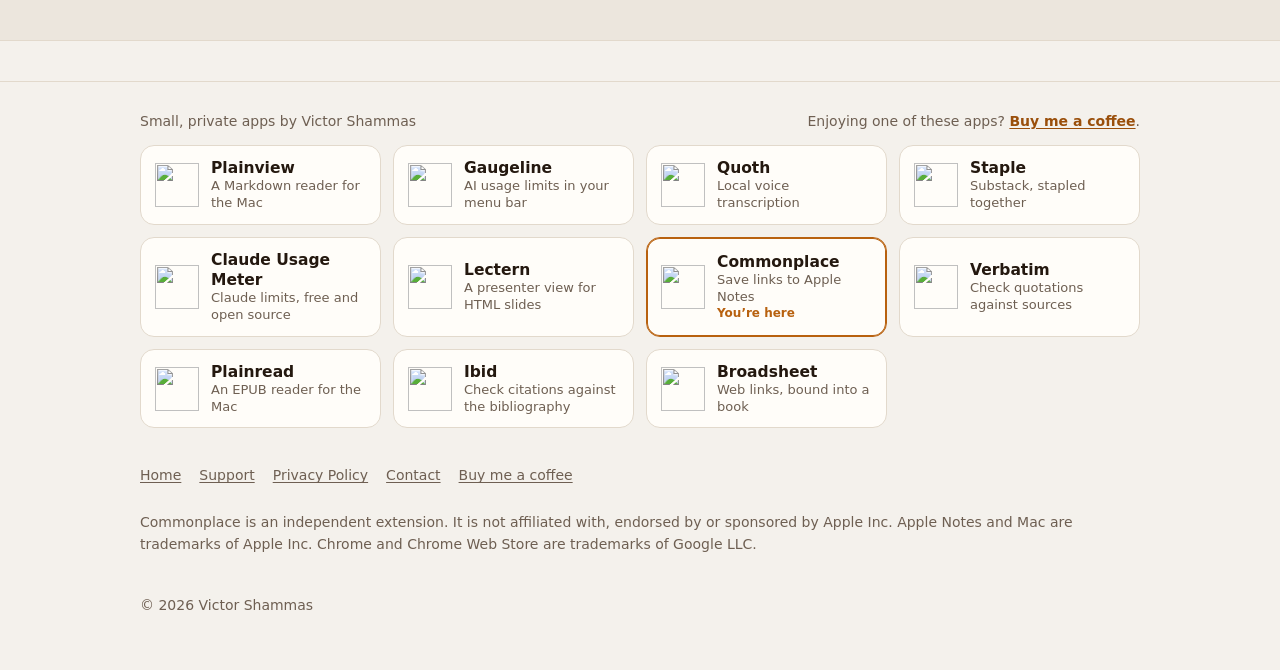
==== commit f277cefa: "App bar: add Broadsheet Co-Authored-By: Claude Opus 5.5 <noreply@anthropic.com> Claude-Session: http" ====
--- a/docs/index.html
+++ b/docs/index.html
@@ -122,6 +122,7 @@
       <a class="app-tile" href="https://victorshammas.com/verbatim/"><img src="https://victorshammas.com/verbatim/icon.png" alt="" width="44" height="44"><span><strong>Verbatim</strong><small>Check quotations against sources</small></span></a>
       <a class="app-tile" href="https://victorshammas.com/plainread/"><img src="https://victorshammas.com/plainread/icon.png" alt="" width="44" height="44"><span><strong>Plainread</strong><small>An EPUB reader for the Mac</small></span></a>
       <a class="app-tile" href="https://victorshammas.com/ibid/"><img src="https://victorshammas.com/ibid/icon.png" alt="" width="44" height="44"><span><strong>Ibid</strong><small>Check citations against the bibliography</small></span></a>
+      <a class="app-tile" href="https://victorshammas.com/broadsheet/"><img src="https://victorshammas.com/broadsheet/icon.png" alt="" width="44" height="44"><span><strong>Broadsheet</strong><small>Web links, bound into a book</small></span></a>
     </div>
   </div>
 </section>
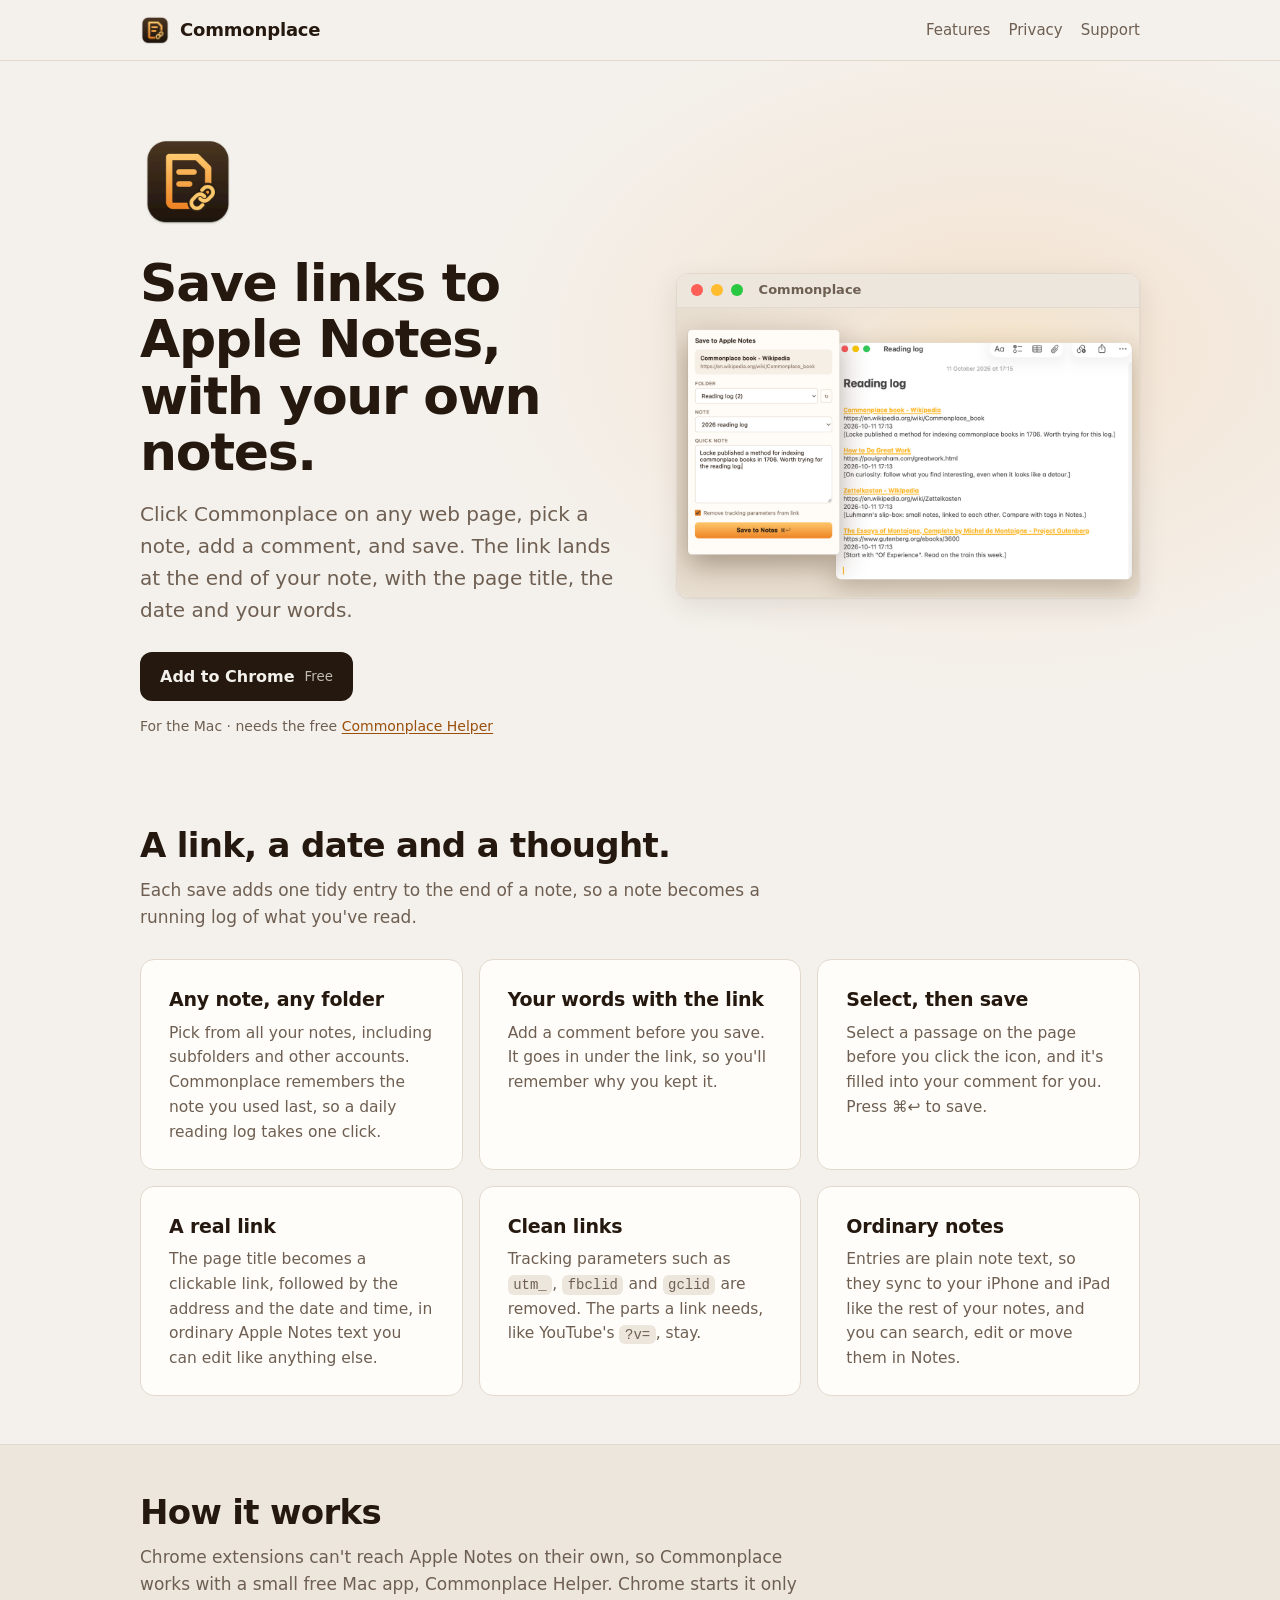
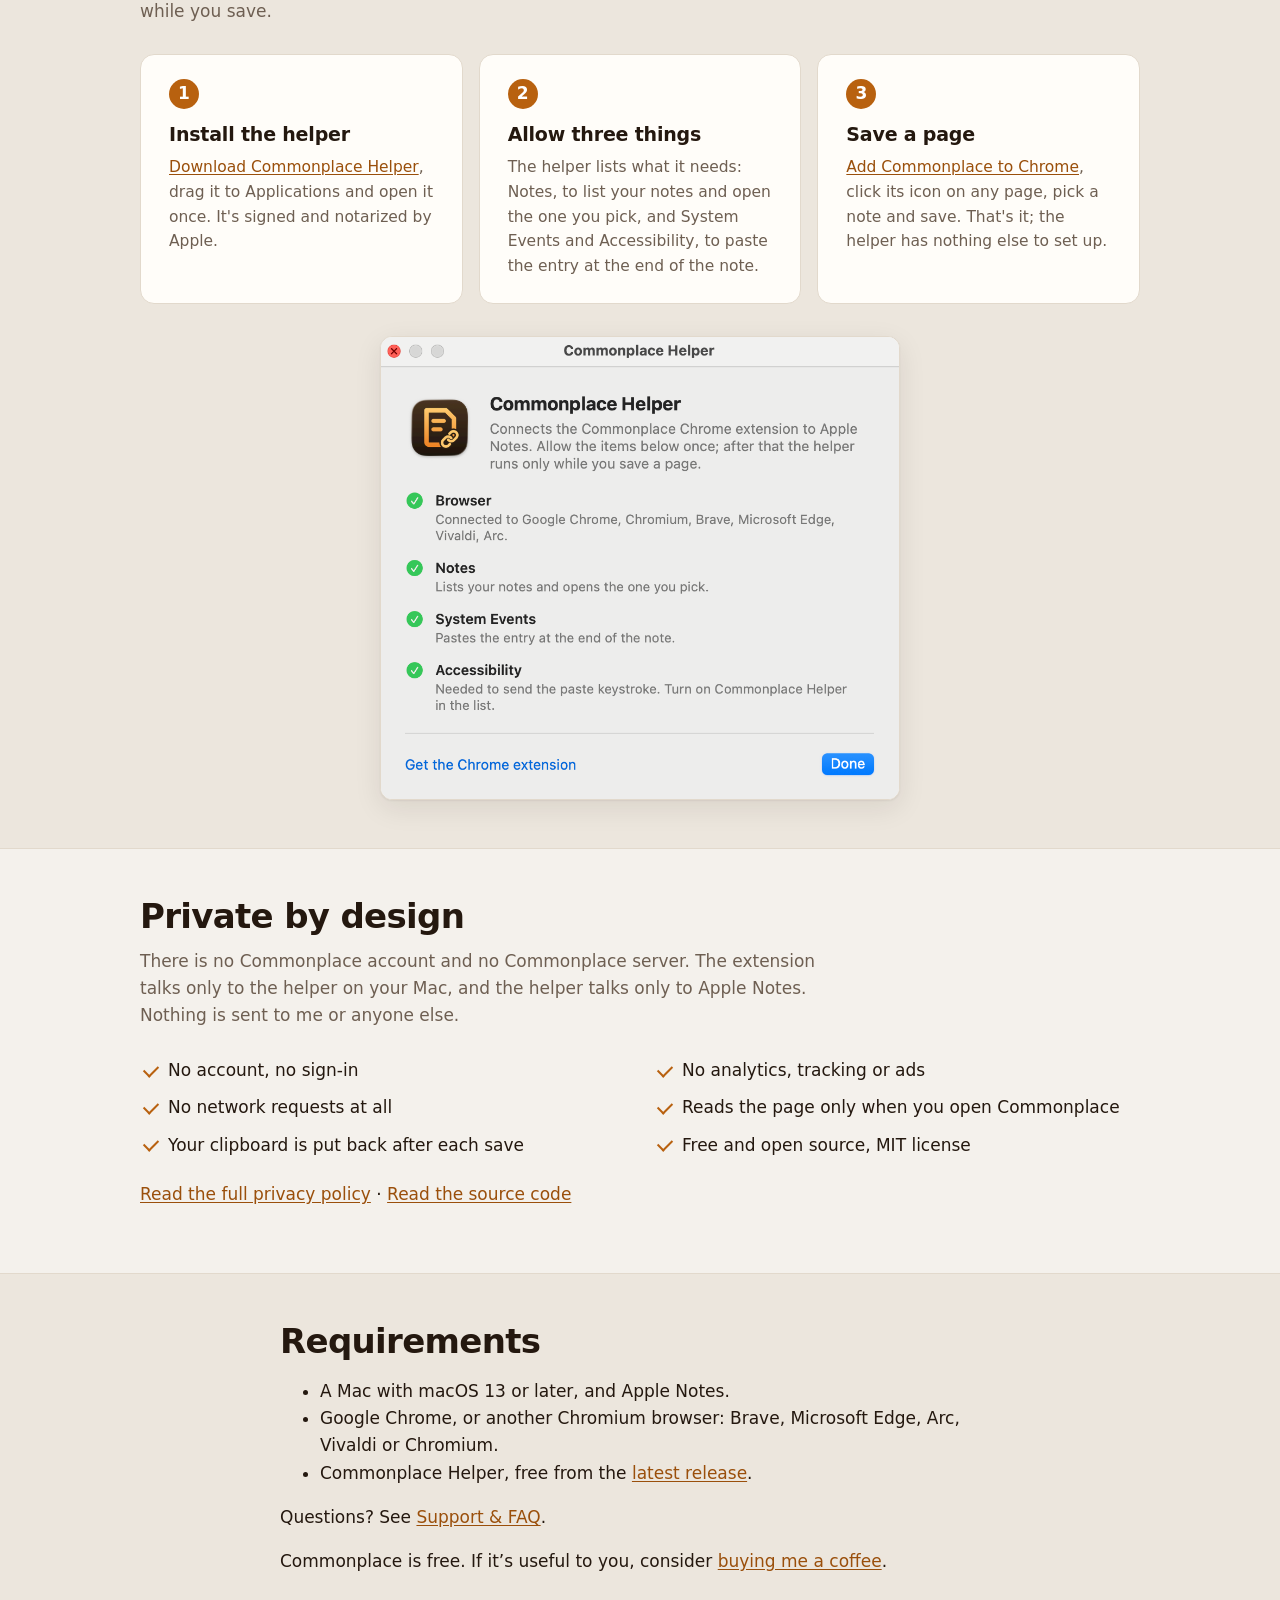
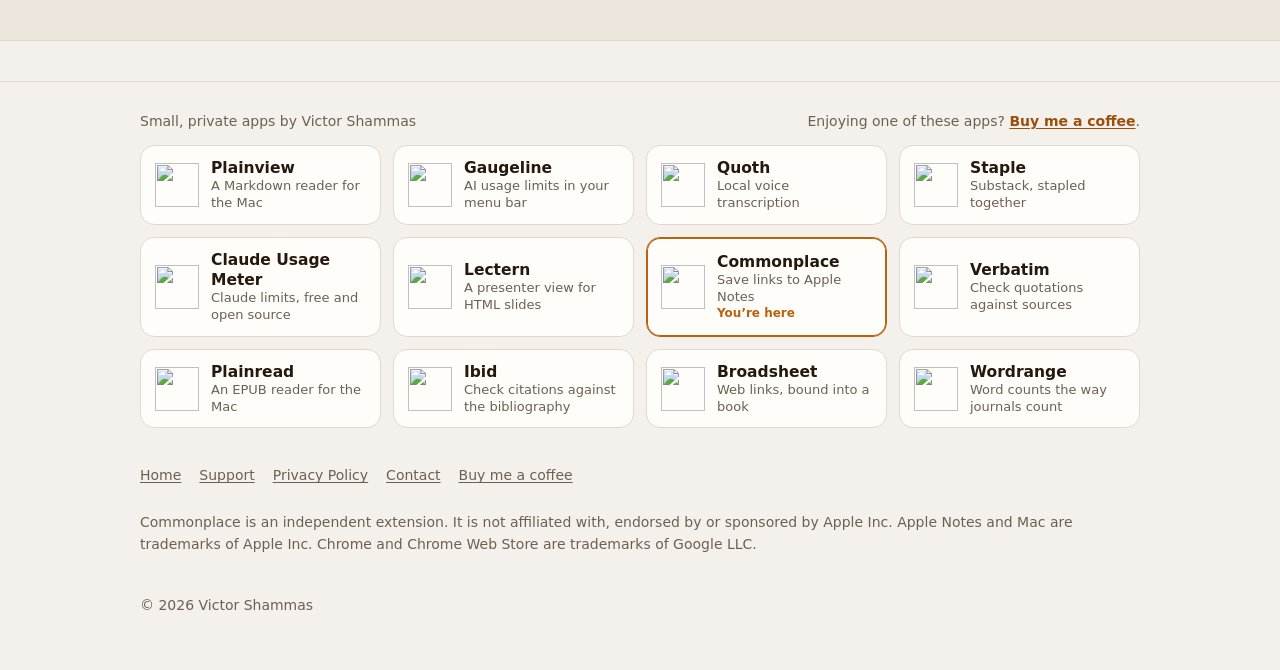
==== commit f48047e3: "App bar: add Wordrange Co-Authored-By: Claude Opus 5.5 <noreply@anthropic.com> Claude-Session: https" ====
--- a/docs/index.html
+++ b/docs/index.html
@@ -123,6 +123,7 @@
       <a class="app-tile" href="https://victorshammas.com/plainread/"><img src="https://victorshammas.com/plainread/icon.png" alt="" width="44" height="44"><span><strong>Plainread</strong><small>An EPUB reader for the Mac</small></span></a>
       <a class="app-tile" href="https://victorshammas.com/ibid/"><img src="https://victorshammas.com/ibid/icon.png" alt="" width="44" height="44"><span><strong>Ibid</strong><small>Check citations against the bibliography</small></span></a>
       <a class="app-tile" href="https://victorshammas.com/broadsheet/"><img src="https://victorshammas.com/broadsheet/icon.png" alt="" width="44" height="44"><span><strong>Broadsheet</strong><small>Web links, bound into a book</small></span></a>
+      <a class="app-tile" href="https://victorshammas.com/wordrange/"><img src="https://victorshammas.com/wordrange/icon.png" alt="" width="44" height="44"><span><strong>Wordrange</strong><small>Word counts the way journals count</small></span></a>
     </div>
   </div>
 </section>
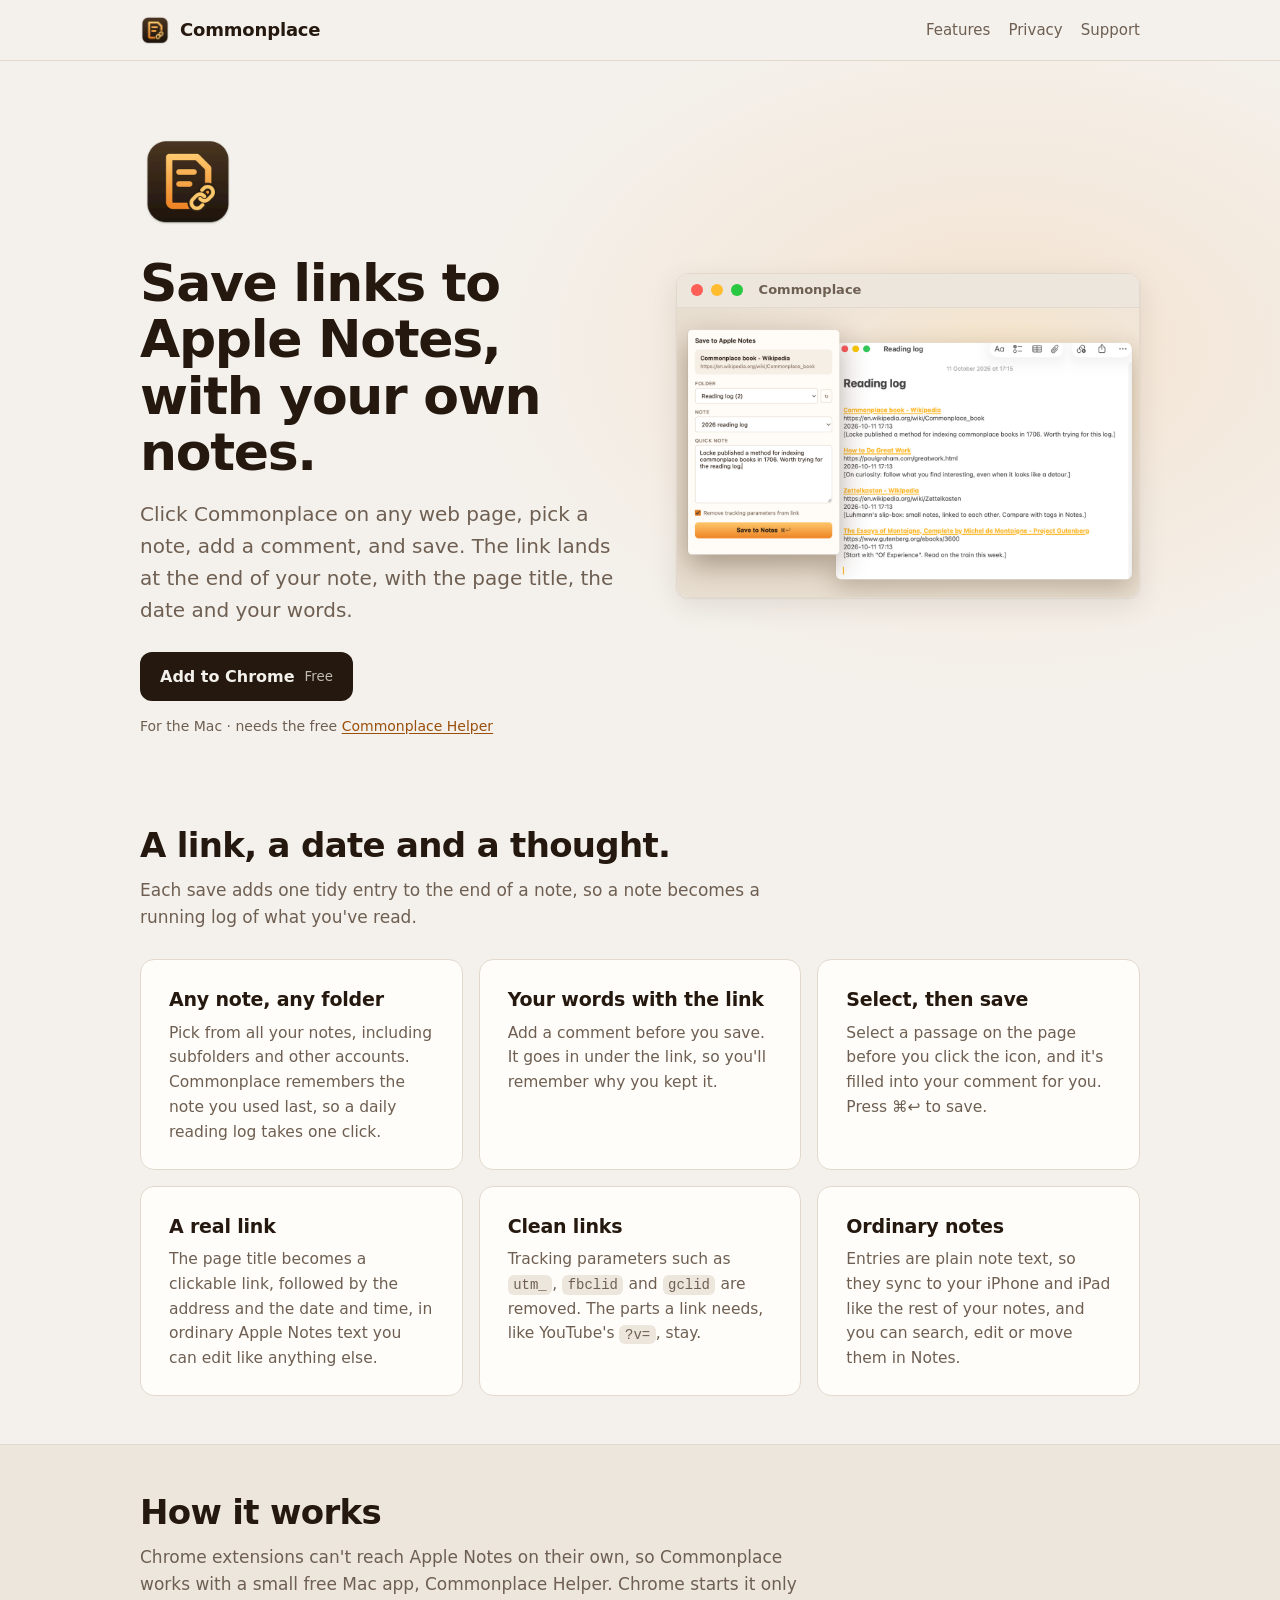
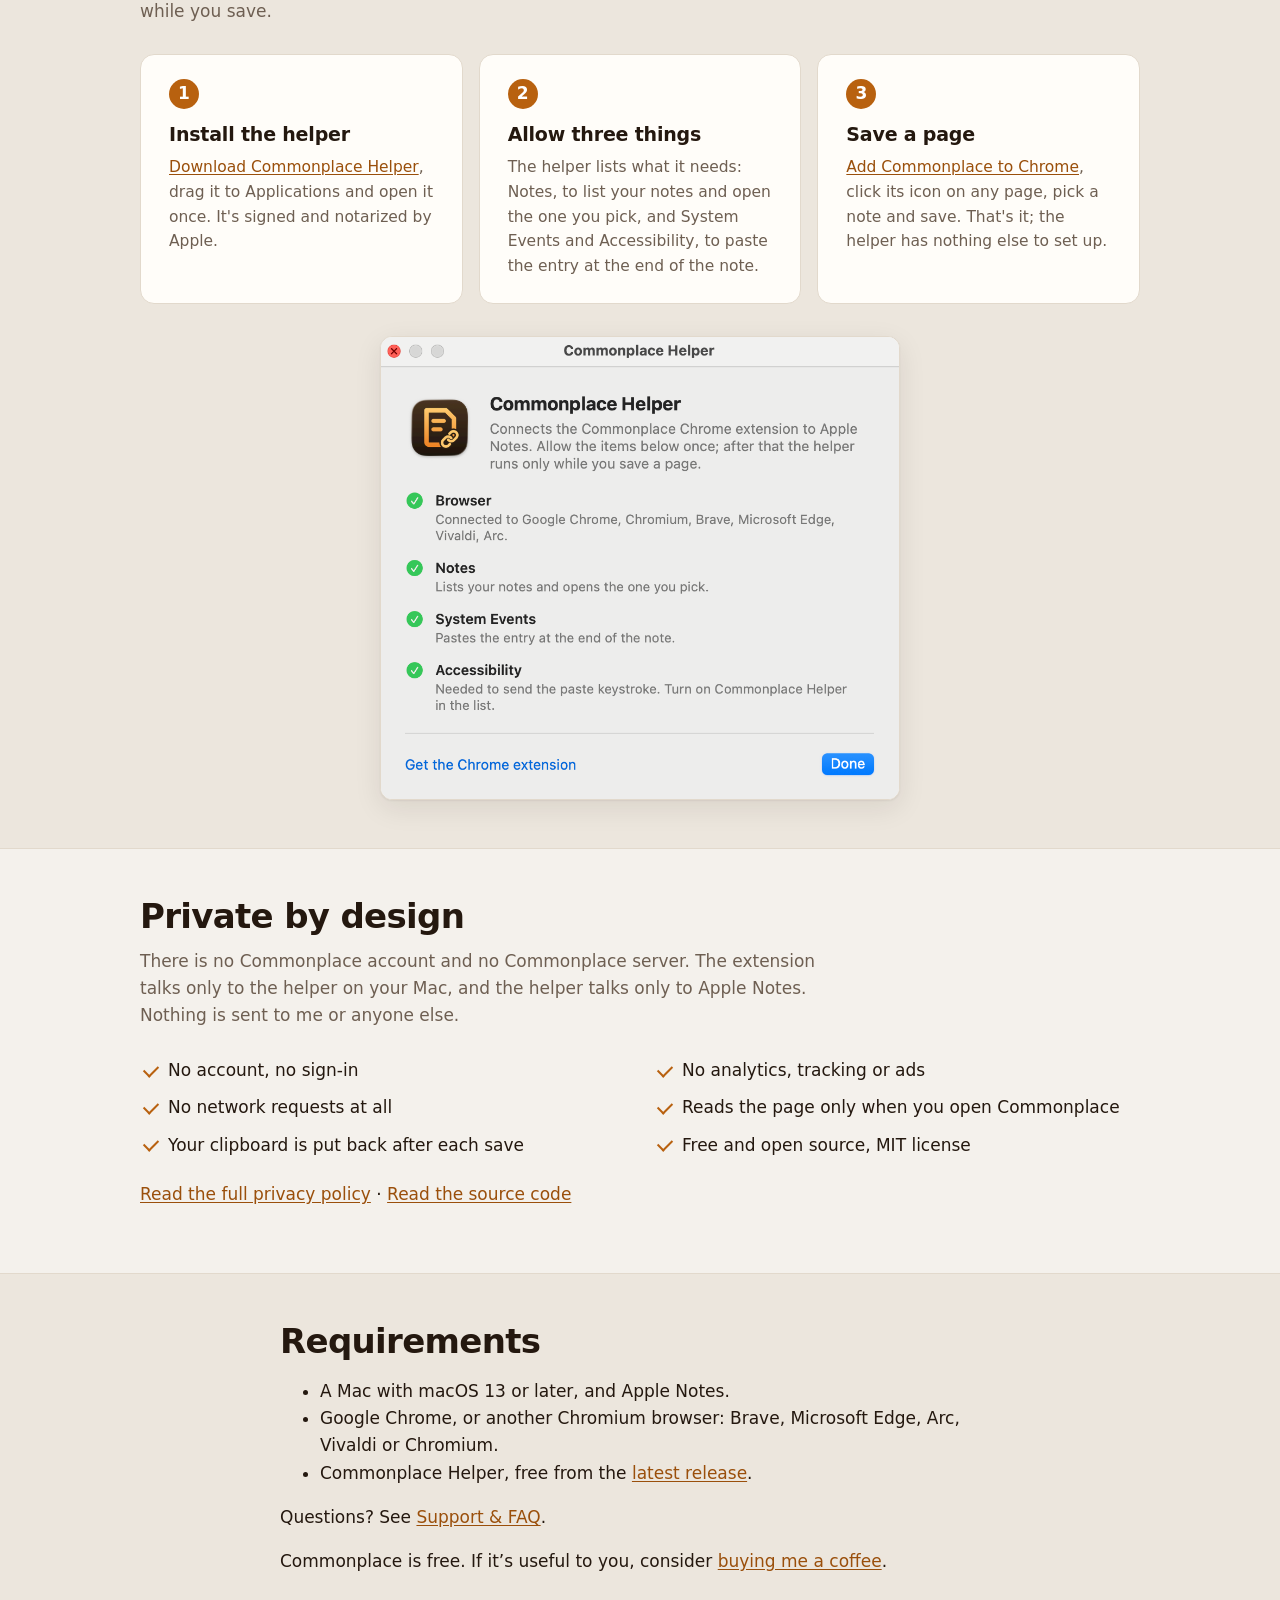
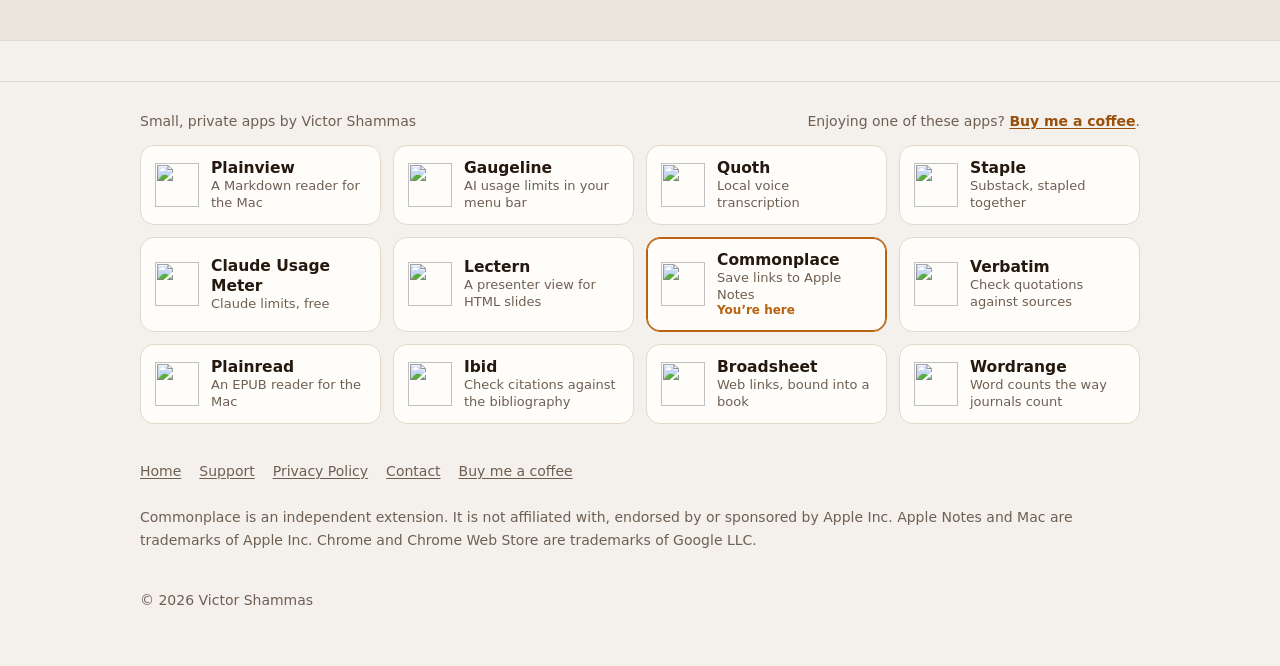
==== commit 8f7d7a3a: "App bar: Claude Usage Meter is free (its source is now private) Co-Authored-By: Claude Opus 5.5 <nor" ====
--- a/docs/index.html
+++ b/docs/index.html
@@ -116,7 +116,7 @@
       <a class="app-tile" href="https://victorshammas.com/gaugeline/"><img src="https://victorshammas.com/gaugeline/icon.png" alt="" width="44" height="44"><span><strong>Gaugeline</strong><small>AI usage limits in your menu bar</small></span></a>
       <a class="app-tile" href="https://victorshammas.com/quoth/"><img src="https://victorshammas.com/quoth/icon.png" alt="" width="44" height="44"><span><strong>Quoth</strong><small>Local voice transcription</small></span></a>
       <a class="app-tile" href="https://victorshammas.com/staple/"><img src="https://victorshammas.com/staple/icon.png" alt="" width="44" height="44"><span><strong>Staple</strong><small>Substack, stapled together</small></span></a>
-      <a class="app-tile" href="https://victorshammas.com/claude-usage-meter/"><img src="https://victorshammas.com/claude-usage-meter/icon.png" alt="" width="44" height="44"><span><strong>Claude Usage Meter</strong><small>Claude limits, free and open source</small></span></a>
+      <a class="app-tile" href="https://victorshammas.com/claude-usage-meter/"><img src="https://victorshammas.com/claude-usage-meter/icon.png" alt="" width="44" height="44"><span><strong>Claude Usage Meter</strong><small>Claude limits, free</small></span></a>
       <a class="app-tile" href="https://victorshammas.com/lectern/"><img src="https://victorshammas.com/lectern/icon.png" alt="" width="44" height="44"><span><strong>Lectern</strong><small>A presenter view for HTML slides</small></span></a>
       <a class="app-tile current" aria-current="page" href="https://victorshammas.com/commonplace/"><img src="https://victorshammas.com/commonplace/icon.png" alt="" width="44" height="44"><span><strong>Commonplace</strong><small>Save links to Apple Notes</small><em>You’re here</em></span></a>
       <a class="app-tile" href="https://victorshammas.com/verbatim/"><img src="https://victorshammas.com/verbatim/icon.png" alt="" width="44" height="44"><span><strong>Verbatim</strong><small>Check quotations against sources</small></span></a>
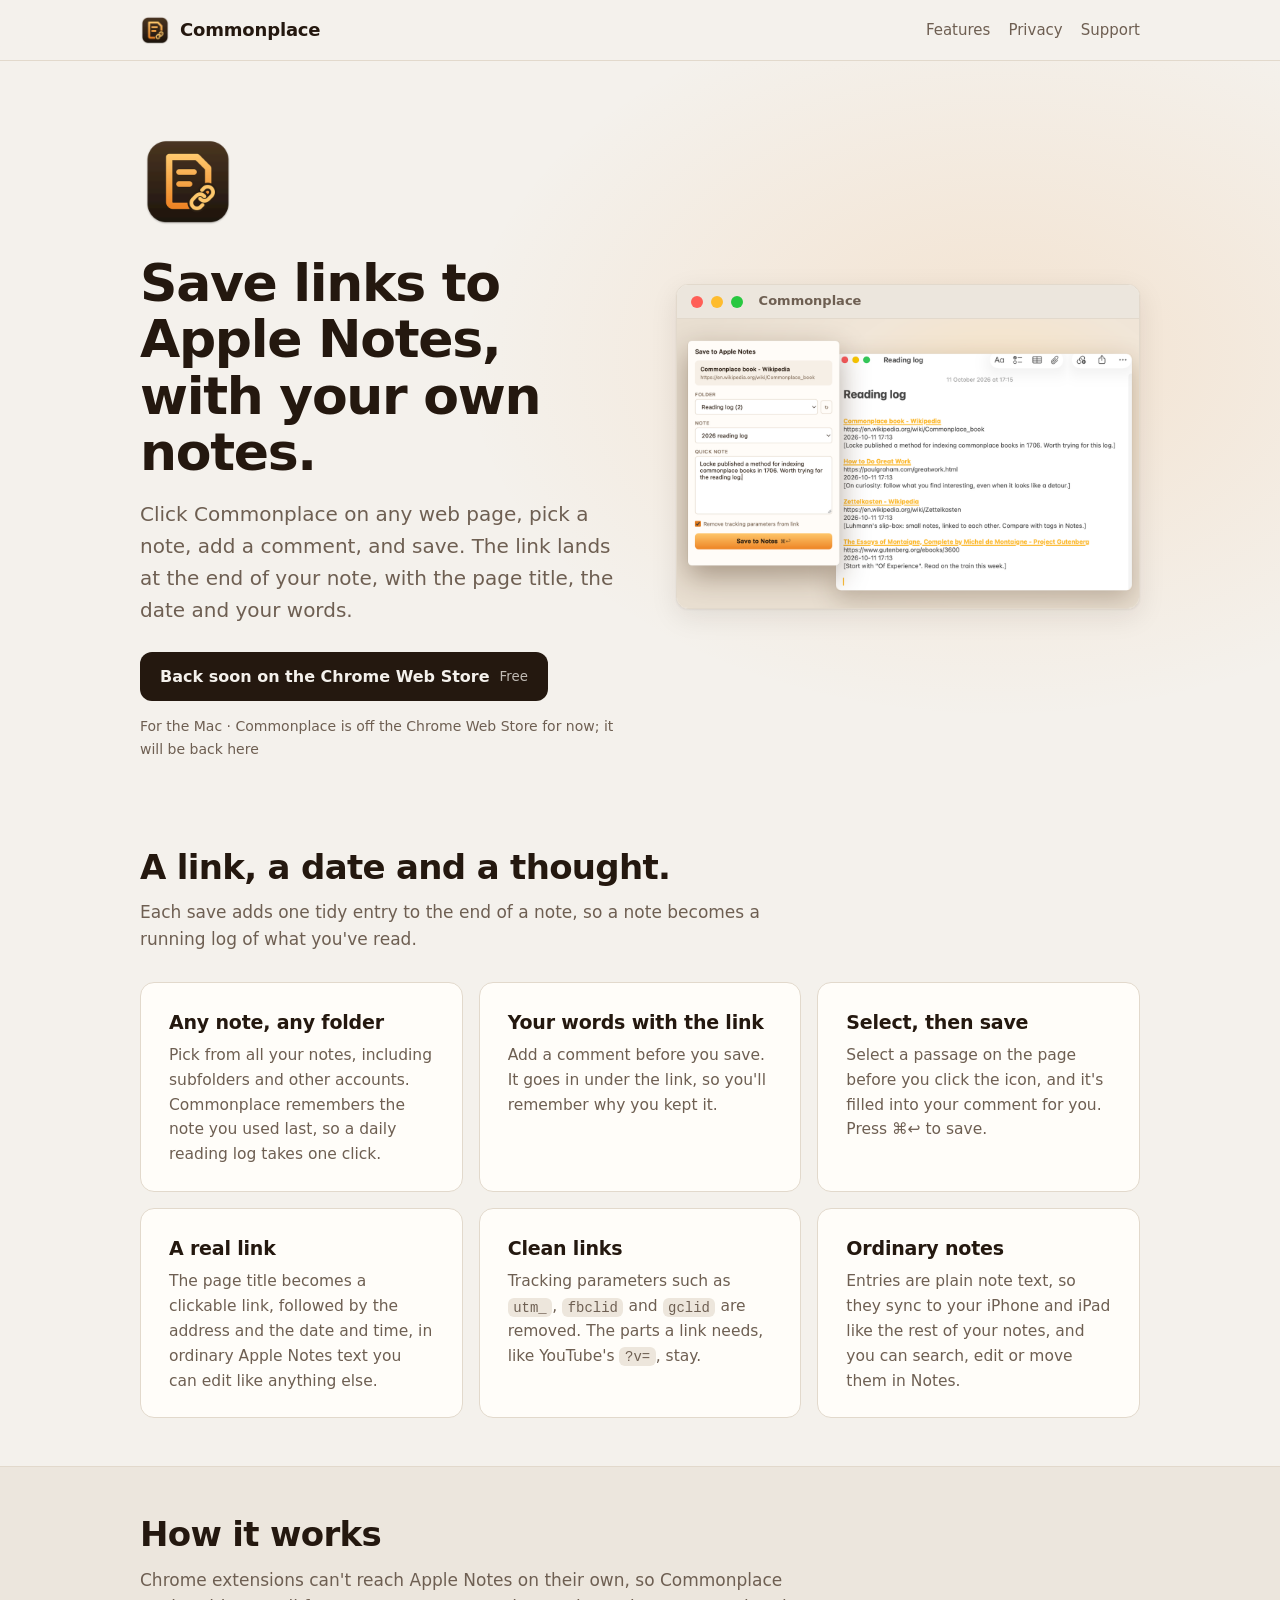
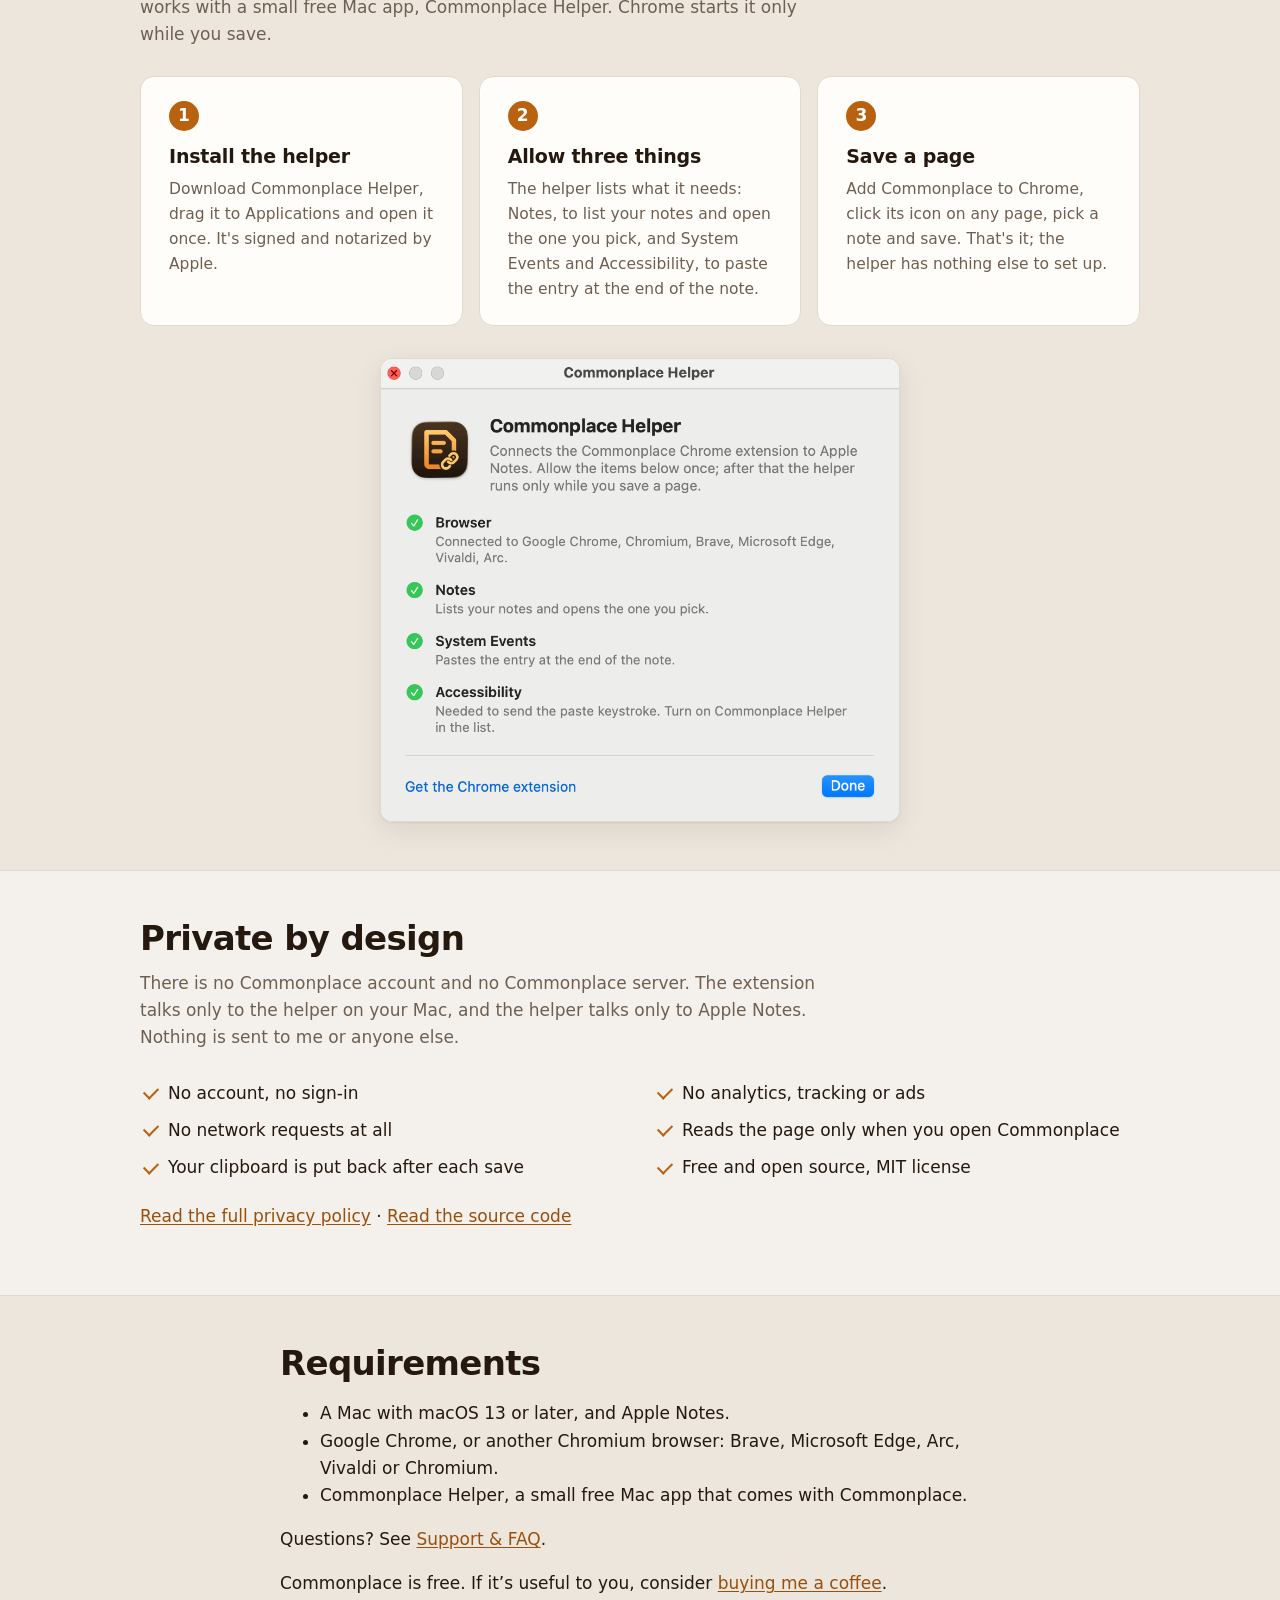
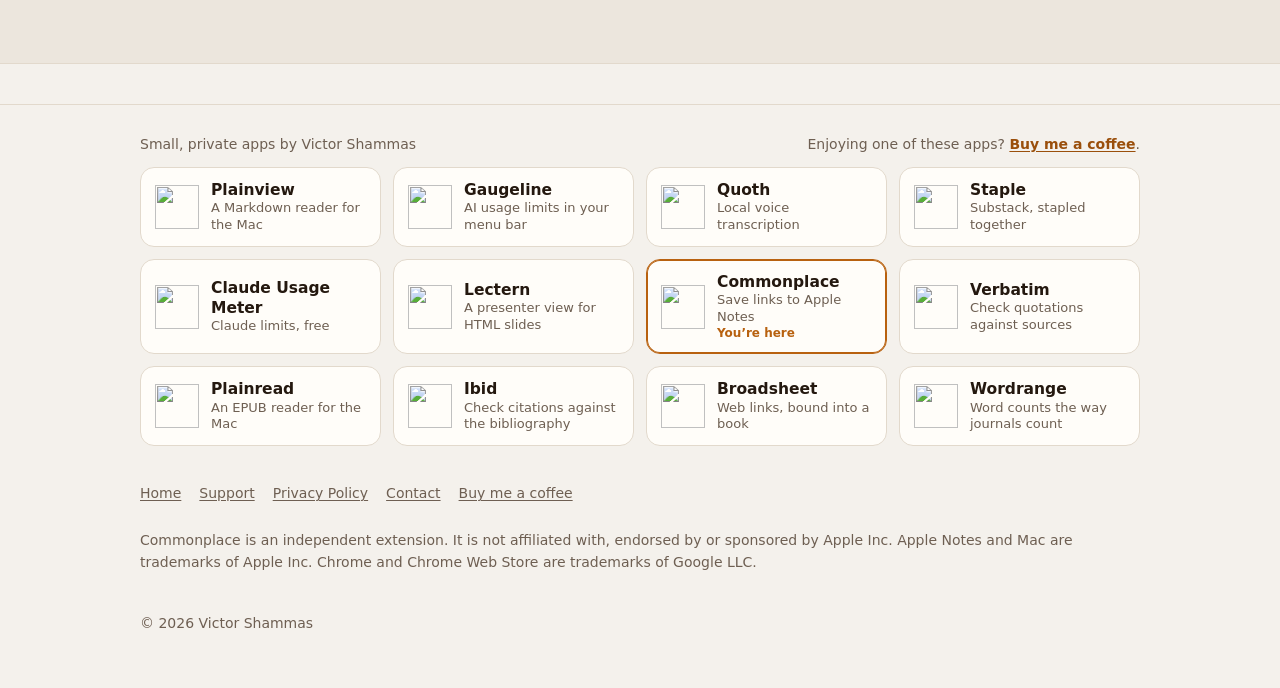
==== commit df1cb189: "Off the Chrome Web Store for now: 'Back soon', no helper download links Co-Authored-By: Claude Opus " ====
--- a/docs/index.html
+++ b/docs/index.html
@@ -33,8 +33,8 @@
         <h1>Save links to Apple Notes, with your own notes.</h1>
         <p class="lede">Click Commonplace on any web page, pick a note, add a comment, and save. The link lands at the end of your note, with the page title, the date and your words.</p>
         <div class="cta-row">
-          <a class="btn" href="https://chromewebstore.google.com/detail/commonplace/pckjhgfeeiebcdegmgnllooegobohcoc">Add to Chrome <small>Free</small></a>
-          <span class="fineprint">For the Mac · needs the free <a href="#setup">Commonplace Helper</a></span>
+          <span class="btn" aria-disabled="true">Back soon on the Chrome Web Store <small>Free</small></span>
+          <span class="fineprint">For the Mac · Commonplace is off the Chrome Web Store for now; it will be back here</span>
         </div>
       </div>
 
@@ -65,9 +65,9 @@
       <h2>How it works</h2>
       <p class="section-lede">Chrome extensions can't reach Apple Notes on their own, so Commonplace works with a small free Mac app, Commonplace Helper. Chrome starts it only while you save.</p>
       <div class="steps">
-        <div class="card"><h3>Install the helper</h3><p><a href="https://github.com/victor-shammas/commonplace/releases/latest/download/CommonplaceHelper.dmg">Download Commonplace Helper</a>, drag it to Applications and open it once. It's signed and notarized by Apple.</p></div>
+        <div class="card"><h3>Install the helper</h3><p>Download Commonplace Helper, drag it to Applications and open it once. It's signed and notarized by Apple.</p></div>
         <div class="card"><h3>Allow three things</h3><p>The helper lists what it needs: Notes, to list your notes and open the one you pick, and System Events and Accessibility, to paste the entry at the end of the note.</p></div>
-        <div class="card"><h3>Save a page</h3><p><a href="https://chromewebstore.google.com/detail/commonplace/pckjhgfeeiebcdegmgnllooegobohcoc">Add Commonplace to Chrome</a>, click its icon on any page, pick a note and save. That's it; the helper has nothing else to set up.</p></div>
+        <div class="card"><h3>Save a page</h3><p>Add Commonplace to Chrome, click its icon on any page, pick a note and save. That's it; the helper has nothing else to set up.</p></div>
       </div>
       <figure class="shot shot-wide" style="max-width:520px">
         <img src="images/helper.png" alt="The Commonplace Helper window, with green checks next to Browser (connected to Google Chrome and other browsers), Notes, System Events and Accessibility" width="954" height="850" loading="lazy">
@@ -97,7 +97,7 @@
       <ul>
         <li>A Mac with macOS 13 or later, and Apple Notes.</li>
         <li>Google Chrome, or another Chromium browser: Brave, Microsoft Edge, Arc, Vivaldi or Chromium.</li>
-        <li>Commonplace Helper, free from the <a href="https://github.com/victor-shammas/commonplace/releases/latest">latest release</a>.</li>
+        <li>Commonplace Helper, a small free Mac app that comes with Commonplace.</li>
       </ul>
       <p>Questions? See <a href="support.html">Support &amp; FAQ</a>.</p>
       <p>Commonplace is free. If it’s useful to you, consider <a href="https://buymeacoffee.com/victorshammas">buying me a coffee</a>.</p>
